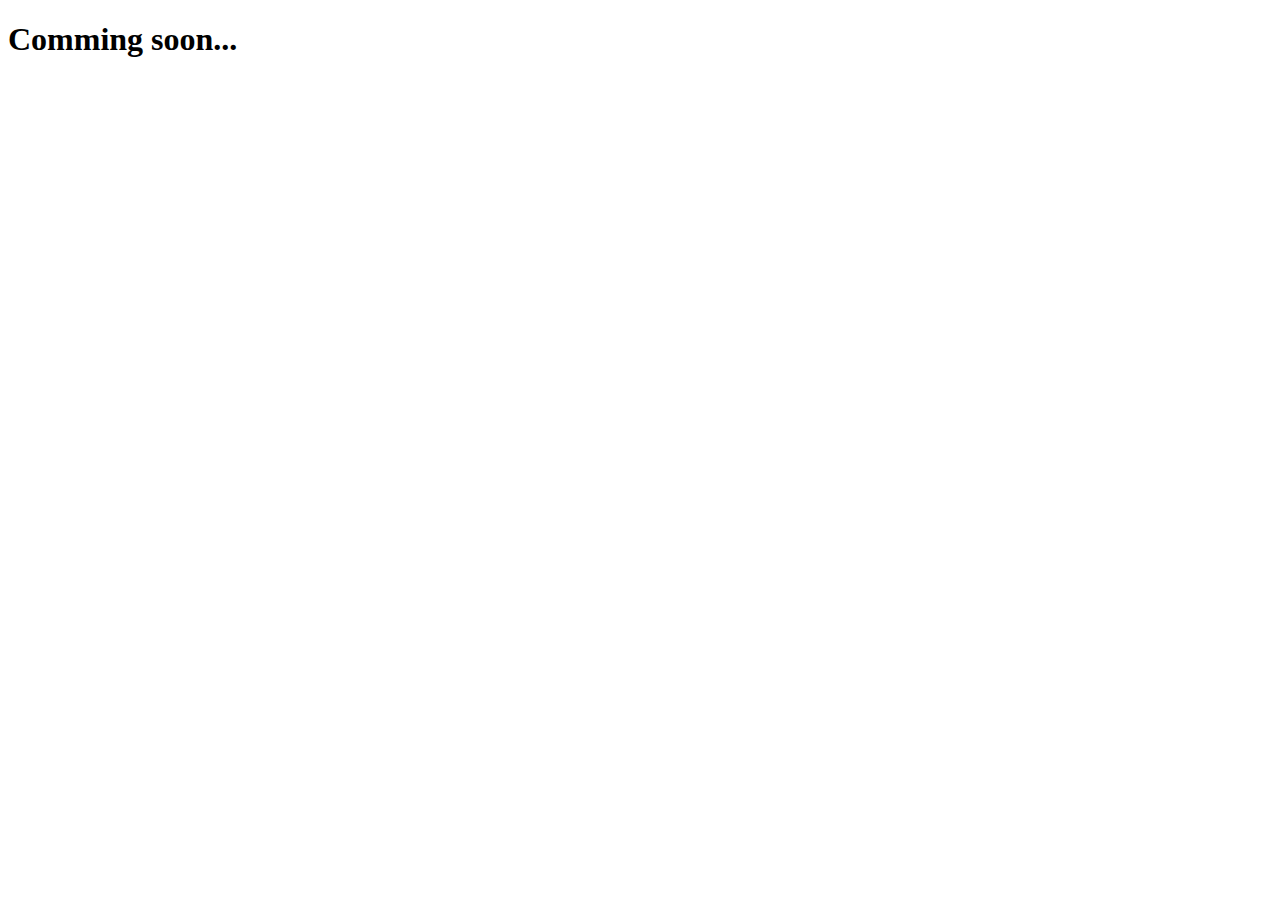
==== index.html @ 89dd61d4 "Rename maintenance.html to index.html" ====
<!DOCTYPE html>
<html  >
<head>
  <!-- Site made with Mobirise Website Builder v5.3.0, https://mobirise.com -->
  <meta charset="UTF-8">
  <meta http-equiv="X-UA-Compatible" content="IE=edge">
  <meta name="generator" content="Mobirise v5.3.0, mobirise.com">
  <meta name="viewport" content="width=device-width, initial-scale=1, minimum-scale=1">
  <link rel="shortcut icon" href="assets/images/logo-128x128.png" type="image/x-icon">
  <meta name="description" content="">
  
  
  <title>Comming soon...</title>
  <link rel="stylesheet" href="assets/tether/tether.min.css">
  <link rel="stylesheet" href="assets/bootstrap/css/bootstrap.min.css">
  <link rel="stylesheet" href="assets/bootstrap/css/bootstrap-grid.min.css">
  <link rel="stylesheet" href="assets/bootstrap/css/bootstrap-reboot.min.css">
  <link rel="stylesheet" href="assets/socicon/css/styles.css">
  <link rel="stylesheet" href="assets/theme/css/style.css">
  <link rel="preload" as="style" href="assets/mobirise/css/mbr-additional.css"><link rel="stylesheet" href="assets/mobirise/css/mbr-additional.css" type="text/css">
  
  
  
  
</head>
<body>
  
  <section class="header13 cid-syJ4WrDN26 mbr-fullscreen" id="header13-1">

    

    <div class="mbr-overlay" style="opacity: 0.2; background-color: rgb(255, 255, 255);"></div>

    <div class="align-center container">
        <div class="row justify-content-center">
            <div class="col-12 col-lg-10">
                <h1 class="mbr-section-title mbr-fonts-style mb-3 display-1"><strong>Comming soon...</strong></h1>
                
                
                
                
            </div>
        </div>
    </div>
</section>
  
  
</body>
</html>
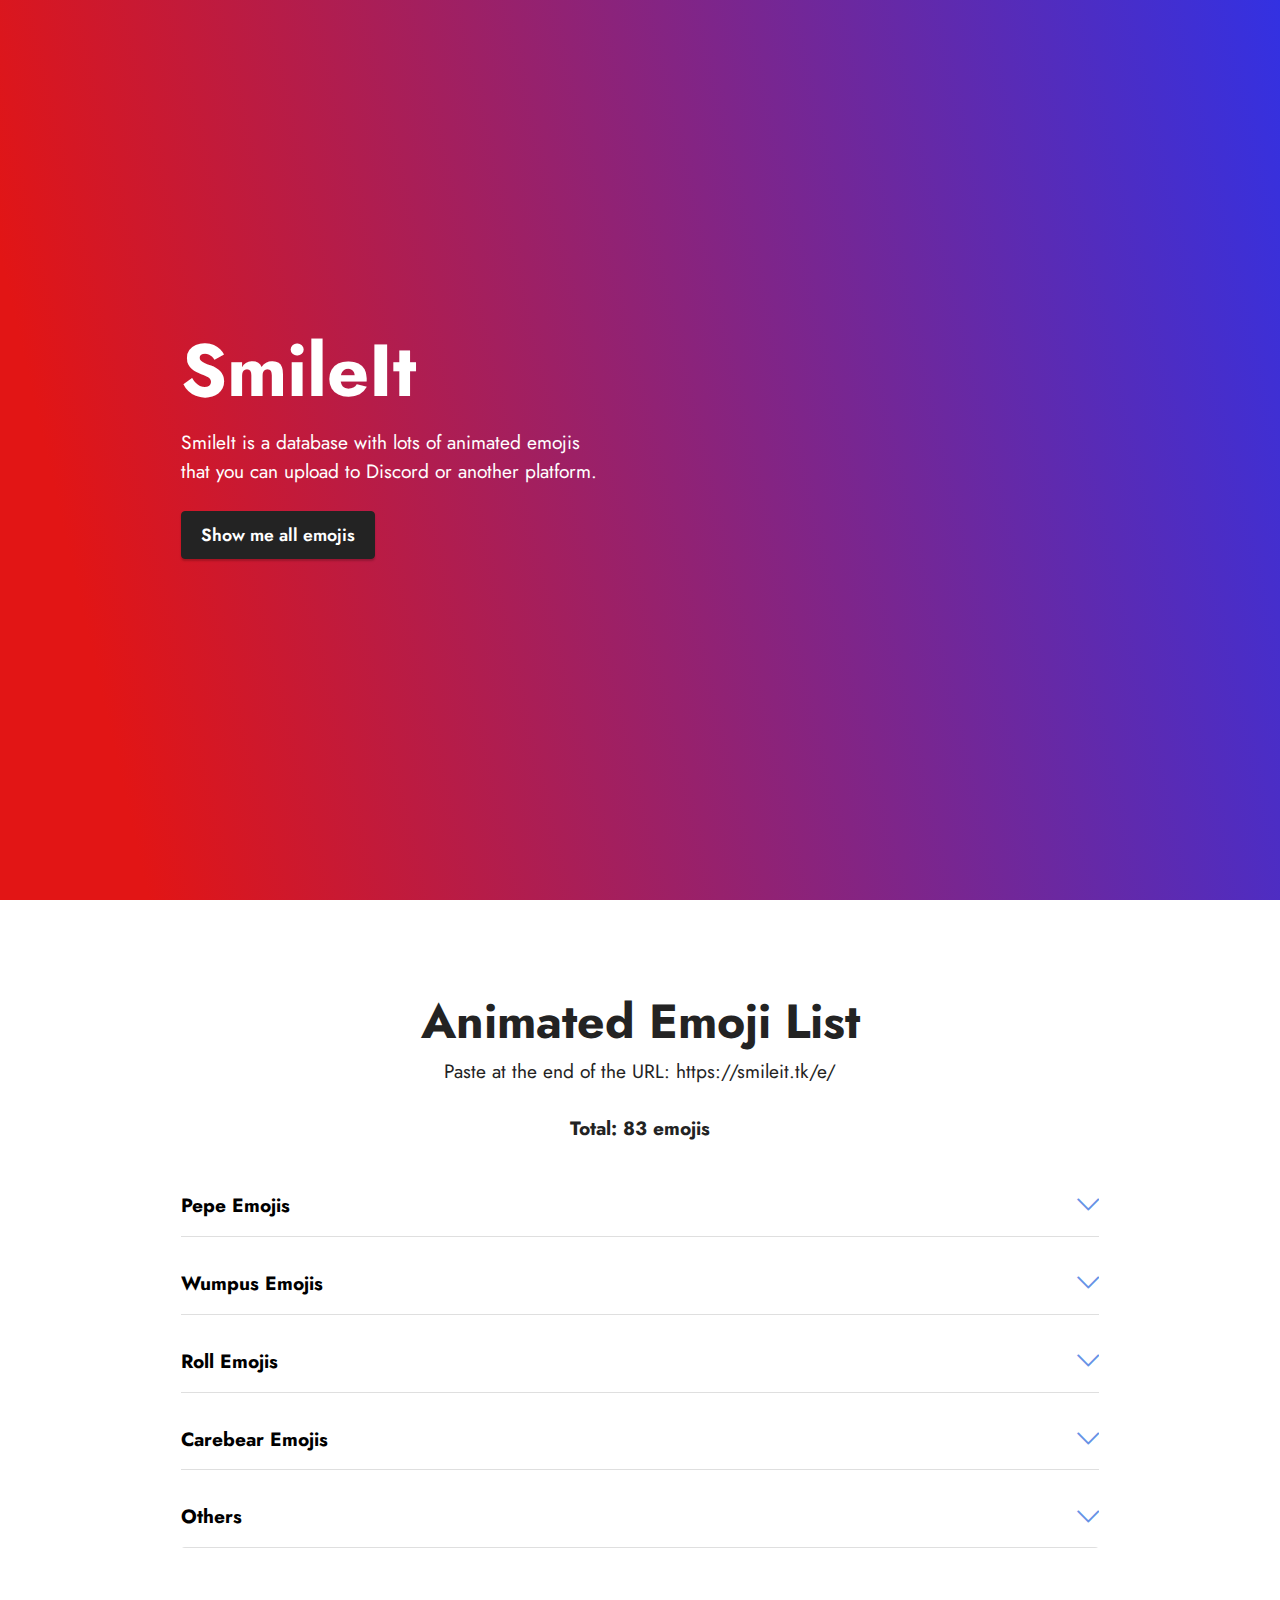
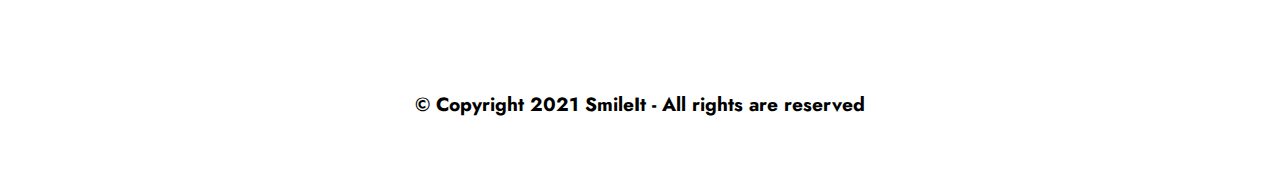
==== commit d6c51923: "Final Website" ====
--- a/index.html
+++ b/index.html
@@ -10,12 +10,13 @@
   <meta name="description" content="">
   
   
-  <title>Comming soon...</title>
+  <title>Home</title>
+  <link rel="stylesheet" href="assets/web/assets/mobirise-icons2/mobirise2.css">
+  <link rel="stylesheet" href="assets/web/assets/mobirise-icons/mobirise-icons.css">
   <link rel="stylesheet" href="assets/tether/tether.min.css">
   <link rel="stylesheet" href="assets/bootstrap/css/bootstrap.min.css">
   <link rel="stylesheet" href="assets/bootstrap/css/bootstrap-grid.min.css">
   <link rel="stylesheet" href="assets/bootstrap/css/bootstrap-reboot.min.css">
-  <link rel="stylesheet" href="assets/socicon/css/styles.css">
   <link rel="stylesheet" href="assets/theme/css/style.css">
   <link rel="preload" as="style" href="assets/mobirise/css/mbr-additional.css"><link rel="stylesheet" href="assets/mobirise/css/mbr-additional.css" type="text/css">
   
@@ -25,25 +26,127 @@
 </head>
 <body>
   
-  <section class="header13 cid-syJ4WrDN26 mbr-fullscreen" id="header13-1">
+  <section class="header18 cid-syJ3pPYtuh mbr-fullscreen" id="header18-0">
 
     
 
-    <div class="mbr-overlay" style="opacity: 0.2; background-color: rgb(255, 255, 255);"></div>
+    
 
     <div class="align-center container">
         <div class="row justify-content-center">
             <div class="col-12 col-lg-10">
-                <h1 class="mbr-section-title mbr-fonts-style mb-3 display-1"><strong>Comming soon...</strong></h1>
+                <h1 class="mbr-section-title mbr-fonts-style mbr-white mb-3 display-1"><strong>SmileIt</strong></h1>
                 
-                
-                
-                
+                <p class="mbr-text mbr-fonts-style mbr-white display-7">
+                    SmileIt is a database with lots of animated emojis <br>that you can upload to Discord or another platform.</p>
+                <div class="mbr-section-btn mt-3"><a class="btn btn-black display-4" href="index.html#content16-7">Show me all emojis</a></div>
             </div>
         </div>
     </div>
 </section>
+
+<section class="content16 cid-syN7S7WLRr" id="content16-7">
+
+    
+
+    
+    <div class="container">
+        <div class="row justify-content-center">
+            <div class="col-12 col-md-10">
+                <div class="mbr-section-head align-center mb-4">
+                    <h3 class="mbr-section-title mb-0 mbr-fonts-style display-2"><strong>Animated Emoji List</strong></h3>
+                    <h4 class="mbr-section-subtitle mb-0 mt-2 mbr-fonts-style display-7">Paste at the end of the URL: https://smileit.tk/e/<br><br><strong>Total: 83 emojis</strong></h4>
+                </div>
+                <div id="bootstrap-accordion_6" class="panel-group accordionStyles accordion" role="tablist" aria-multiselectable="true">
+                    <div class="card mb-3">
+                        <div class="card-header" role="tab" id="headingOne">
+                            <a role="button" class="panel-title collapsed" data-toggle="collapse" data-core="" href="#collapse1_6" aria-expanded="false" aria-controls="collapse1">
+                                <h6 class="panel-title-edit mbr-fonts-style mb-0 display-7"><strong>Pepe Emojis</strong>
+                                </h6>
+                                <span class="sign mbr-iconfont mbri-arrow-down"></span>
+                            </a>
+                        </div>
+                        <div id="collapse1_6" class="panel-collapse noScroll collapse" role="tabpanel" aria-labelledby="headingOne" data-parent="#bootstrap-accordion_6">
+                            <div class="panel-body">
+                                <p class="mbr-fonts-style panel-text display-4">pepeBan.gif, pepeClap.gif, pepeClapping.gif, pepeCrying.gif, pepeDance.gif, pepeDS.gif, pepeGun.gif, pepeHalloween.gif, pepeHey.gif, pepeHype.gif, pepeJam.gif, pepeJedi.gif, pepeLaugh.gif, pepeLaugh2.gif, pepeLeave.gif, pepeLmao.gif, pepeNitro.gif, pepePing.gif, pepePog.gif, pepeRee.gif, pepeRun.gif, pepeScream.gif, pepeYeahh.gif</p>
+                            </div>
+                        </div>
+                    </div>
+                    <div class="card mb-3">
+                        <div class="card-header" role="tab" id="headingOne">
+                            <a role="button" class="panel-title collapsed" data-toggle="collapse" data-core="" href="#collapse2_6" aria-expanded="false" aria-controls="collapse2">
+                                <h6 class="panel-title-edit mbr-fonts-style mb-0 display-7"><strong>Wumpus Emojis&nbsp; &nbsp; &nbsp; &nbsp; &nbsp; &nbsp; &nbsp; &nbsp; &nbsp; &nbsp; &nbsp; &nbsp; &nbsp; &nbsp; &nbsp; &nbsp; &nbsp; &nbsp; &nbsp;</strong></h6>
+                                <span class="sign mbr-iconfont mbri-arrow-down"></span>
+                            </a>
+                        </div>
+                        <div id="collapse2_6" class="panel-collapse noScroll collapse" role="tabpanel" aria-labelledby="headingOne" data-parent="#bootstrap-accordion_6">
+                            <div class="panel-body">
+                                <p class="mbr-fonts-style panel-text display-4">wumpusDance.gif, wumpusEvil.gif, wumpusHungry.gif, wumpusNo.gif, wumpusOmw.gif, wumpusScared.gif, wumpusThinking.gif, wumpusVibe.gif, wumpusWave.gif, wumpusWitch.gif</p>
+                            </div>
+                        </div>
+                    </div>
+                    <div class="card mb-3">
+                        <div class="card-header" role="tab" id="headingOne">
+                            <a role="button" class="panel-title collapsed" data-toggle="collapse" data-core="" href="#collapse3_6" aria-expanded="false" aria-controls="collapse3">
+                                <h6 class="panel-title-edit mbr-fonts-style mb-0 display-7"><strong>Roll Emojis</strong></h6>
+                                <span class="sign mbr-iconfont mbri-arrow-down"></span>
+                            </a>
+                        </div>
+                        <div id="collapse3_6" class="panel-collapse noScroll collapse" role="tabpanel" aria-labelledby="headingOne" data-parent="#bootstrap-accordion_6">
+                            <div class="panel-body">
+                                <p class="mbr-fonts-style panel-text display-4">cat_roll.gif, cow_roll.gif, hamster_roll.gif, chicken_roll.gif, memefrog_roll.gif, pastelllama_roll.gif, pikachu_roll.gif, pinkfrog_roll.gif, raccoon_roll.gif, rainbowllama_roll.gif, sushi_roll.gif</p>
+                            </div>
+                        </div>
+                    </div>
+                    <div class="card mb-3">
+                        <div class="card-header" role="tab" id="headingOne">
+                            <a role="button" class="panel-title collapsed" data-toggle="collapse" data-core="" href="#collapse4_6" aria-expanded="false" aria-controls="collapse4">
+                                <h6 class="panel-title-edit mbr-fonts-style mb-0 display-7"><strong>Carebear Emojis</strong></h6>
+                                <span class="sign mbr-iconfont mbri-arrow-down"></span>
+                            </a>
+                        </div>
+                        <div id="collapse4_6" class="panel-collapse noScroll collapse" role="tabpanel" aria-labelledby="headingOne" data-parent="#bootstrap-accordion_6">
+                            <div class="panel-body">
+                                <p class="mbr-fonts-style panel-text display-4">carebear_blue.gif,&nbsp;carebear_cyan.gif,&nbsp;carebear_green.gif,&nbsp;carebear_lilac.gif,carebear_orange.gif,&nbsp;carebear_pink.gif,&nbsp;carebear_yellow.gif,</p>
+                            </div>
+                        </div>
+                    </div>
+                    <div class="card mb-3">
+                        <div class="card-header" role="tab" id="headingOne">
+                            <a role="button" class="panel-title collapsed" data-toggle="collapse" data-core="" href="#collapse5_6" aria-expanded="false" aria-controls="collapse5">
+                                <h6 class="panel-title-edit mbr-fonts-style mb-0 display-7"><strong>Others&nbsp; &nbsp; &nbsp; &nbsp; &nbsp; &nbsp; &nbsp; &nbsp; &nbsp; &nbsp; &nbsp; &nbsp; &nbsp; &nbsp; &nbsp; &nbsp; &nbsp; &nbsp; &nbsp;</strong></h6>
+                                <span class="sign mbr-iconfont mbri-arrow-down"></span>
+                            </a>
+                        </div>
+                        <div id="collapse5_6" class="panel-collapse noScroll collapse" role="tabpanel" aria-labelledby="headingOne" data-parent="#bootstrap-accordion_6">
+                            <div class="panel-body">
+                                <p class="mbr-fonts-style panel-text display-4">banned.gif, bee_spin.gif, black_verify.gif, blue_verify.gif, green_verify.gif, peach_verify.gif, pink_verify.gif, purple_verify.gif, red_verify.gif, teal_verify.gif, tealz_verify.gif, white_verify.gif, yellow_verify.gif, cat_omg.gif, cat_pet.gif, cat_wtf.gif, discord_blob.gif, giveaway.gif, minecraft.gif, nitro.gif, offline.gif, online.gif, pain.gif, panda.gif, parrot_dance.gif, party_blob.gif, pin.gif, rickroll.gif, tick.gif, warning.gif</p>
+                            </div>
+                        </div>
+                    </div>
+                    
+                </div>
+            </div>
+        </div>
+    </div>
+</section>
+
+<section class="footer7 cid-syNfrdPSIq" once="footers" id="footer7-8">
+
+    
+
+    
+
+    <div class="container">
+        <div class="media-container-row align-center mbr-white">
+            <div class="col-12">
+                <p class="mbr-text mb-0 mbr-fonts-style display-7"><strong>
+                    © Copyright 2021 SmileIt - All rights are reserved</strong></p>
+            </div>
+        </div>
+    </div>
+</section><a href="https://mobirise.site/m" style="flex: 1 1; height: 3rem; padding-left: 1rem;"></a><p style="flex: 0 0 auto; margin:0; padding-right:1rem;"></a></p></section><script src="assets/web/assets/jquery/jquery.min.js"></script>  <script src="assets/popper/popper.min.js"></script>  <script src="assets/tether/tether.min.js"></script>  <script src="assets/bootstrap/js/bootstrap.min.js"></script>  <script src="assets/smoothscroll/smooth-scroll.js"></script>  <script src="assets/mbr-switch-arrow/mbr-switch-arrow.js"></script>  <script src="assets/theme/js/script.js"></script>  
   
   
 </body>
-</html>
+</html>--- a/assets/web/assets/mobirise-icons2/mobirise2.css
+++ b/assets/web/assets/mobirise-icons2/mobirise2.css
@@ -0,0 +1,498 @@
+@font-face {
+  font-family: 'Moririse2';
+  font-display: swap;
+  src:  url('mobirise2.eot?f2bix4');
+  src:  url('mobirise2.eot?f2bix4#iefix') format('embedded-opentype'),
+    url('mobirise2.ttf?f2bix4') format('truetype'),
+    url('mobirise2.woff?f2bix4') format('woff'),
+    url('mobirise2.svg?f2bix4#mobirise2') format('svg');
+  font-weight: normal;
+  font-style: normal;
+}
+
+[class^="mobi-"], [class*=" mobi-"] {
+  /* use !important to prevent issues with browser extensions that change fonts */
+  font-family: 'Moririse2' !important;
+  speak: none;
+  font-style: normal;
+  font-weight: normal;
+  font-variant: normal;
+  text-transform: none;
+  line-height: 1;
+
+  /* Better Font Rendering =========== */
+  -webkit-font-smoothing: antialiased;
+  -moz-osx-font-smoothing: grayscale;
+}
+
+.mobi-mbri-add-submenu:before {
+  content: "\e900";
+}
+.mobi-mbri-alert:before {
+  content: "\e901";
+}
+.mobi-mbri-align-center:before {
+  content: "\e902";
+}
+.mobi-mbri-align-justify:before {
+  content: "\e903";
+}
+.mobi-mbri-align-left:before {
+  content: "\e904";
+}
+.mobi-mbri-align-right:before {
+  content: "\e905";
+}
+.mobi-mbri-android:before {
+  content: "\e906";
+}
+.mobi-mbri-apple:before {
+  content: "\e907";
+}
+.mobi-mbri-arrow-down:before {
+  content: "\e908";
+}
+.mobi-mbri-arrow-next:before {
+  content: "\e909";
+}
+.mobi-mbri-arrow-prev:before {
+  content: "\e90a";
+}
+.mobi-mbri-arrow-up:before {
+  content: "\e90b";
+}
+.mobi-mbri-bold:before {
+  content: "\e90c";
+}
+.mobi-mbri-bookmark:before {
+  content: "\e90d";
+}
+.mobi-mbri-bootstrap:before {
+  content: "\e90e";
+}
+.mobi-mbri-briefcase:before {
+  content: "\e90f";
+}
+.mobi-mbri-browse:before {
+  content: "\e910";
+}
+.mobi-mbri-bulleted-list:before {
+  content: "\e911";
+}
+.mobi-mbri-calendar:before {
+  content: "\e912";
+}
+.mobi-mbri-camera:before {
+  content: "\e913";
+}
+.mobi-mbri-cart-add:before {
+  content: "\e914";
+}
+.mobi-mbri-cart-full:before {
+  content: "\e915";
+}
+.mobi-mbri-cash:before {
+  content: "\e916";
+}
+.mobi-mbri-change-style:before {
+  content: "\e917";
+}
+.mobi-mbri-chat:before {
+  content: "\e918";
+}
+.mobi-mbri-clock:before {
+  content: "\e919";
+}
+.mobi-mbri-close:before {
+  content: "\e91a";
+}
+.mobi-mbri-cloud:before {
+  content: "\e91b";
+}
+.mobi-mbri-code:before {
+  content: "\e91c";
+}
+.mobi-mbri-contact-form:before {
+  content: "\e91d";
+}
+.mobi-mbri-credit-card:before {
+  content: "\e91e";
+}
+.mobi-mbri-cursor-click:before {
+  content: "\e91f";
+}
+.mobi-mbri-cust-feedback:before {
+  content: "\e920";
+}
+.mobi-mbri-database:before {
+  content: "\e921";
+}
+.mobi-mbri-delivery:before {
+  content: "\e922";
+}
+.mobi-mbri-desktop:before {
+  content: "\e923";
+}
+.mobi-mbri-devices:before {
+  content: "\e924";
+}
+.mobi-mbri-down:before {
+  content: "\e925";
+}
+.mobi-mbri-download-2:before {
+  content: "\e926";
+}
+.mobi-mbri-download:before {
+  content: "\e927";
+}
+.mobi-mbri-drag-n-drop-2:before {
+  content: "\e928";
+}
+.mobi-mbri-drag-n-drop:before {
+  content: "\e929";
+}
+.mobi-mbri-edit-2:before {
+  content: "\e92a";
+}
+.mobi-mbri-edit:before {
+  content: "\e92b";
+}
+.mobi-mbri-error:before {
+  content: "\e92c";
+}
+.mobi-mbri-extension:before {
+  content: "\e92d";
+}
+.mobi-mbri-features:before {
+  content: "\e92e";
+}
+.mobi-mbri-file:before {
+  content: "\e92f";
+}
+.mobi-mbri-flag:before {
+  content: "\e930";
+}
+.mobi-mbri-folder:before {
+  content: "\e931";
+}
+.mobi-mbri-gift:before {
+  content: "\e932";
+}
+.mobi-mbri-github:before {
+  content: "\e933";
+}
+.mobi-mbri-globe-2:before {
+  content: "\e934";
+}
+.mobi-mbri-globe:before {
+  content: "\e935";
+}
+.mobi-mbri-growing-chart:before {
+  content: "\e936";
+}
+.mobi-mbri-hearth:before {
+  content: "\e937";
+}
+.mobi-mbri-help:before {
+  content: "\e938";
+}
+.mobi-mbri-home:before {
+  content: "\e939";
+}
+.mobi-mbri-hot-cup:before {
+  content: "\e93a";
+}
+.mobi-mbri-idea:before {
+  content: "\e93b";
+}
+.mobi-mbri-image-gallery:before {
+  content: "\e93c";
+}
+.mobi-mbri-image-slider:before {
+  content: "\e93d";
+}
+.mobi-mbri-info:before {
+  content: "\e93e";
+}
+.mobi-mbri-italic:before {
+  content: "\e93f";
+}
+.mobi-mbri-key:before {
+  content: "\e940";
+}
+.mobi-mbri-laptop:before {
+  content: "\e941";
+}
+.mobi-mbri-layers:before {
+  content: "\e942";
+}
+.mobi-mbri-left-right:before {
+  content: "\e943";
+}
+.mobi-mbri-left:before {
+  content: "\e944";
+}
+.mobi-mbri-letter:before {
+  content: "\e945";
+}
+.mobi-mbri-like:before {
+  content: "\e946";
+}
+.mobi-mbri-link:before {
+  content: "\e947";
+}
+.mobi-mbri-lock:before {
+  content: "\e948";
+}
+.mobi-mbri-login:before {
+  content: "\e949";
+}
+.mobi-mbri-logout:before {
+  content: "\e94a";
+}
+.mobi-mbri-magic-stick:before {
+  content: "\e94b";
+}
+.mobi-mbri-map-pin:before {
+  content: "\e94c";
+}
+.mobi-mbri-menu:before {
+  content: "\e94d";
+}
+.mobi-mbri-mobile-2:before {
+  content: "\e94e";
+}
+.mobi-mbri-mobile-horizontal:before {
+  content: "\e94f";
+}
+.mobi-mbri-mobile:before {
+  content: "\e950";
+}
+.mobi-mbri-mobirise:before {
+  content: "\e951";
+}
+.mobi-mbri-more-horizontal:before {
+  content: "\e952";
+}
+.mobi-mbri-more-vertical:before {
+  content: "\e953";
+}
+.mobi-mbri-music:before {
+  content: "\e954";
+}
+.mobi-mbri-new-file:before {
+  content: "\e955";
+}
+.mobi-mbri-numbered-list:before {
+  content: "\e956";
+}
+.mobi-mbri-opened-folder:before {
+  content: "\e957";
+}
+.mobi-mbri-pages:before {
+  content: "\e958";
+}
+.mobi-mbri-paper-plane:before {
+  content: "\e959";
+}
+.mobi-mbri-paperclip:before {
+  content: "\e95a";
+}
+.mobi-mbri-phone:before {
+  content: "\e95b";
+}
+.mobi-mbri-photo:before {
+  content: "\e95c";
+}
+.mobi-mbri-photos:before {
+  content: "\e95d";
+}
+.mobi-mbri-pin:before {
+  content: "\e95e";
+}
+.mobi-mbri-play:before {
+  content: "\e95f";
+}
+.mobi-mbri-plus:before {
+  content: "\e960";
+}
+.mobi-mbri-preview:before {
+  content: "\e961";
+}
+.mobi-mbri-print:before {
+  content: "\e962";
+}
+.mobi-mbri-protect:before {
+  content: "\e963";
+}
+.mobi-mbri-question:before {
+  content: "\e964";
+}
+.mobi-mbri-quote-left:before {
+  content: "\e965";
+}
+.mobi-mbri-quote-right:before {
+  content: "\e966";
+}
+.mobi-mbri-redo:before {
+  content: "\e967";
+}
+.mobi-mbri-refresh:before {
+  content: "\e968";
+}
+.mobi-mbri-responsive-2:before {
+  content: "\e969";
+}
+.mobi-mbri-responsive:before {
+  content: "\e96a";
+}
+.mobi-mbri-right:before {
+  content: "\e96b";
+}
+.mobi-mbri-rocket:before {
+  content: "\e96c";
+}
+.mobi-mbri-sad-face:before {
+  content: "\e96d";
+}
+.mobi-mbri-sale:before {
+  content: "\e96e";
+}
+.mobi-mbri-save:before {
+  content: "\e96f";
+}
+.mobi-mbri-search:before {
+  content: "\e970";
+}
+.mobi-mbri-setting-2:before {
+  content: "\e971";
+}
+.mobi-mbri-setting-3:before {
+  content: "\e972";
+}
+.mobi-mbri-setting:before {
+  content: "\e973";
+}
+.mobi-mbri-share:before {
+  content: "\e974";
+}
+.mobi-mbri-shopping-bag:before {
+  content: "\e975";
+}
+.mobi-mbri-shopping-basket:before {
+  content: "\e976";
+}
+.mobi-mbri-shopping-cart:before {
+  content: "\e977";
+}
+.mobi-mbri-sites:before {
+  content: "\e978";
+}
+.mobi-mbri-smile-face:before {
+  content: "\e979";
+}
+.mobi-mbri-speed:before {
+  content: "\e97a";
+}
+.mobi-mbri-star:before {
+  content: "\e97b";
+}
+.mobi-mbri-success:before {
+  content: "\e97c";
+}
+.mobi-mbri-sun:before {
+  content: "\e97d";
+}
+.mobi-mbri-sun2:before {
+  content: "\e97e";
+}
+.mobi-mbri-tablet-vertical:before {
+  content: "\e97f";
+}
+.mobi-mbri-tablet:before {
+  content: "\e980";
+}
+.mobi-mbri-target:before {
+  content: "\e981";
+}
+.mobi-mbri-timer:before {
+  content: "\e982";
+}
+.mobi-mbri-to-ftp:before {
+  content: "\e983";
+}
+.mobi-mbri-to-local-drive:before {
+  content: "\e984";
+}
+.mobi-mbri-touch-swipe:before {
+  content: "\e985";
+}
+.mobi-mbri-touch:before {
+  content: "\e986";
+}
+.mobi-mbri-trash:before {
+  content: "\e987";
+}
+.mobi-mbri-underline:before {
+  content: "\e988";
+}
+.mobi-mbri-undo:before {
+  content: "\e989";
+}
+.mobi-mbri-unlink:before {
+  content: "\e98a";
+}
+.mobi-mbri-unlock:before {
+  content: "\e98b";
+}
+.mobi-mbri-up-down:before {
+  content: "\e98c";
+}
+.mobi-mbri-up:before {
+  content: "\e98d";
+}
+.mobi-mbri-update:before {
+  content: "\e98e";
+}
+.mobi-mbri-upload-2:before {
+  content: "\e98f";
+}
+.mobi-mbri-upload:before {
+  content: "\e990";
+}
+.mobi-mbri-user-2:before {
+  content: "\e991";
+}
+.mobi-mbri-user:before {
+  content: "\e992";
+}
+.mobi-mbri-users:before {
+  content: "\e993";
+}
+.mobi-mbri-video-play:before {
+  content: "\e994";
+}
+.mobi-mbri-video:before {
+  content: "\e995";
+}
+.mobi-mbri-watch:before {
+  content: "\e996";
+}
+.mobi-mbri-website-theme-2:before {
+  content: "\e997";
+}
+.mobi-mbri-website-theme:before {
+  content: "\e998";
+}
+.mobi-mbri-wifi:before {
+  content: "\e999";
+}
+.mobi-mbri-windows:before {
+  content: "\e99a";
+}
+.mobi-mbri-zoom-in:before {
+  content: "\e99b";
+}
+.mobi-mbri-zoom-out:before {
+  content: "\e99c";
+}
--- a/assets/web/assets/mobirise-icons/mobirise-icons.css
+++ b/assets/web/assets/mobirise-icons/mobirise-icons.css
@@ -0,0 +1,477 @@
+@font-face {
+  font-family: 'MobiriseIcons';
+  src:  url('mobirise-icons.eot?spat4u');
+  src:  url('mobirise-icons.eot?spat4u#iefix') format('embedded-opentype'),
+    url('mobirise-icons.ttf?spat4u') format('truetype'),
+    url('mobirise-icons.woff?spat4u') format('woff'),
+    url('mobirise-icons.svg?spat4u#MobiriseIcons') format('svg');
+  font-weight: normal;
+  font-style: normal;
+  font-display: swap;
+}
+
+[class^="mbri-"], [class*=" mbri-"] {
+  /* use !important to prevent issues with browser extensions that change fonts */
+  font-family: MobiriseIcons !important;
+  speak: none;
+  font-style: normal;
+  font-weight: normal;
+  font-variant: normal;
+  text-transform: none;
+  line-height: 1;
+
+  /* Better Font Rendering =========== */
+  -webkit-font-smoothing: antialiased;
+  -moz-osx-font-smoothing: grayscale;
+}
+
+.mbri-add-submenu:before {
+  content: "\e900";
+}
+.mbri-alert:before {
+  content: "\e901";
+}
+.mbri-align-center:before {
+  content: "\e902";
+}
+.mbri-align-justify:before {
+  content: "\e903";
+}
+.mbri-align-left:before {
+  content: "\e904";
+}
+.mbri-align-right:before {
+  content: "\e905";
+}
+.mbri-android:before {
+  content: "\e906";
+}
+.mbri-apple:before {
+  content: "\e907";
+}
+.mbri-arrow-down:before {
+  content: "\e908";
+}
+.mbri-arrow-next:before {
+  content: "\e909";
+}
+.mbri-arrow-prev:before {
+  content: "\e90a";
+}
+.mbri-arrow-up:before {
+  content: "\e90b";
+}
+.mbri-bold:before {
+  content: "\e90c";
+}
+.mbri-bookmark:before {
+  content: "\e90d";
+}
+.mbri-bootstrap:before {
+  content: "\e90e";
+}
+.mbri-briefcase:before {
+  content: "\e90f";
+}
+.mbri-browse:before {
+  content: "\e910";
+}
+.mbri-bulleted-list:before {
+  content: "\e911";
+}
+.mbri-calendar:before {
+  content: "\e912";
+}
+.mbri-camera:before {
+  content: "\e913";
+}
+.mbri-cart-add:before {
+  content: "\e914";
+}
+.mbri-cart-full:before {
+  content: "\e915";
+}
+.mbri-cash:before {
+  content: "\e916";
+}
+.mbri-change-style:before {
+  content: "\e917";
+}
+.mbri-chat:before {
+  content: "\e918";
+}
+.mbri-clock:before {
+  content: "\e919";
+}
+.mbri-close:before {
+  content: "\e91a";
+}
+.mbri-cloud:before {
+  content: "\e91b";
+}
+.mbri-code:before {
+  content: "\e91c";
+}
+.mbri-contact-form:before {
+  content: "\e91d";
+}
+.mbri-credit-card:before {
+  content: "\e91e";
+}
+.mbri-cursor-click:before {
+  content: "\e91f";
+}
+.mbri-cust-feedback:before {
+  content: "\e920";
+}
+.mbri-database:before {
+  content: "\e921";
+}
+.mbri-delivery:before {
+  content: "\e922";
+}
+.mbri-desktop:before {
+  content: "\e923";
+}
+.mbri-devices:before {
+  content: "\e924";
+}
+.mbri-down:before {
+  content: "\e925";
+}
+.mbri-download:before {
+  content: "\e989";
+}
+.mbri-drag-n-drop:before {
+  content: "\e927";
+}
+.mbri-drag-n-drop2:before {
+  content: "\e928";
+}
+.mbri-edit:before {
+  content: "\e929";
+}
+.mbri-edit2:before {
+  content: "\e92a";
+}
+.mbri-error:before {
+  content: "\e92b";
+}
+.mbri-extension:before {
+  content: "\e92c";
+}
+.mbri-features:before {
+  content: "\e92d";
+}
+.mbri-file:before {
+  content: "\e92e";
+}
+.mbri-flag:before {
+  content: "\e92f";
+}
+.mbri-folder:before {
+  content: "\e930";
+}
+.mbri-gift:before {
+  content: "\e931";
+}
+.mbri-github:before {
+  content: "\e932";
+}
+.mbri-globe:before {
+  content: "\e933";
+}
+.mbri-globe-2:before {
+  content: "\e934";
+}
+.mbri-growing-chart:before {
+  content: "\e935";
+}
+.mbri-hearth:before {
+  content: "\e936";
+}
+.mbri-help:before {
+  content: "\e937";
+}
+.mbri-home:before {
+  content: "\e938";
+}
+.mbri-hot-cup:before {
+  content: "\e939";
+}
+.mbri-idea:before {
+  content: "\e93a";
+}
+.mbri-image-gallery:before {
+  content: "\e93b";
+}
+.mbri-image-slider:before {
+  content: "\e93c";
+}
+.mbri-info:before {
+  content: "\e93d";
+}
+.mbri-italic:before {
+  content: "\e93e";
+}
+.mbri-key:before {
+  content: "\e93f";
+}
+.mbri-laptop:before {
+  content: "\e940";
+}
+.mbri-layers:before {
+  content: "\e941";
+}
+.mbri-left-right:before {
+  content: "\e942";
+}
+.mbri-left:before {
+  content: "\e943";
+}
+.mbri-letter:before {
+  content: "\e944";
+}
+.mbri-like:before {
+  content: "\e945";
+}
+.mbri-link:before {
+  content: "\e946";
+}
+.mbri-lock:before {
+  content: "\e947";
+}
+.mbri-login:before {
+  content: "\e948";
+}
+.mbri-logout:before {
+  content: "\e949";
+}
+.mbri-magic-stick:before {
+  content: "\e94a";
+}
+.mbri-map-pin:before {
+  content: "\e94b";
+}
+.mbri-menu:before {
+  content: "\e94c";
+}
+.mbri-mobile:before {
+  content: "\e94d";
+}
+.mbri-mobile2:before {
+  content: "\e94e";
+}
+.mbri-mobirise:before {
+  content: "\e94f";
+}
+.mbri-more-horizontal:before {
+  content: "\e950";
+}
+.mbri-more-vertical:before {
+  content: "\e951";
+}
+.mbri-music:before {
+  content: "\e952";
+}
+.mbri-new-file:before {
+  content: "\e953";
+}
+.mbri-numbered-list:before {
+  content: "\e954";
+}
+.mbri-opened-folder:before {
+  content: "\e955";
+}
+.mbri-pages:before {
+  content: "\e956";
+}
+.mbri-paper-plane:before {
+  content: "\e957";
+}
+.mbri-paperclip:before {
+  content: "\e958";
+}
+.mbri-photo:before {
+  content: "\e959";
+}
+.mbri-photos:before {
+  content: "\e95a";
+}
+.mbri-pin:before {
+  content: "\e95b";
+}
+.mbri-play:before {
+  content: "\e95c";
+}
+.mbri-plus:before {
+  content: "\e95d";
+}
+.mbri-preview:before {
+  content: "\e95e";
+}
+.mbri-print:before {
+  content: "\e95f";
+}
+.mbri-protect:before {
+  content: "\e960";
+}
+.mbri-question:before {
+  content: "\e961";
+}
+.mbri-quote-left:before {
+  content: "\e962";
+}
+.mbri-quote-right:before {
+  content: "\e963";
+}
+.mbri-refresh:before {
+  content: "\e964";
+}
+.mbri-responsive:before {
+  content: "\e965";
+}
+.mbri-right:before {
+  content: "\e966";
+}
+.mbri-rocket:before {
+  content: "\e967";
+}
+.mbri-sad-face:before {
+  content: "\e968";
+}
+.mbri-sale:before {
+  content: "\e969";
+}
+.mbri-save:before {
+  content: "\e96a";
+}
+.mbri-search:before {
+  content: "\e96b";
+}
+.mbri-setting:before {
+  content: "\e96c";
+}
+.mbri-setting2:before {
+  content: "\e96d";
+}
+.mbri-setting3:before {
+  content: "\e96e";
+}
+.mbri-share:before {
+  content: "\e96f";
+}
+.mbri-shopping-bag:before {
+  content: "\e970";
+}
+.mbri-shopping-basket:before {
+  content: "\e971";
+}
+.mbri-shopping-cart:before {
+  content: "\e972";
+}
+.mbri-sites:before {
+  content: "\e973";
+}
+.mbri-smile-face:before {
+  content: "\e974";
+}
+.mbri-speed:before {
+  content: "\e975";
+}
+.mbri-star:before {
+  content: "\e976";
+}
+.mbri-success:before {
+  content: "\e977";
+}
+.mbri-sun:before {
+  content: "\e978";
+}
+.mbri-sun2:before {
+  content: "\e979";
+}
+.mbri-tablet:before {
+  content: "\e97a";
+}
+.mbri-tablet-vertical:before {
+  content: "\e97b";
+}
+.mbri-target:before {
+  content: "\e97c";
+}
+.mbri-timer:before {
+  content: "\e97d";
+}
+.mbri-to-ftp:before {
+  content: "\e97e";
+}
+.mbri-to-local-drive:before {
+  content: "\e97f";
+}
+.mbri-touch-swipe:before {
+  content: "\e980";
+}
+.mbri-touch:before {
+  content: "\e981";
+}
+.mbri-trash:before {
+  content: "\e982";
+}
+.mbri-underline:before {
+  content: "\e983";
+}
+.mbri-unlink:before {
+  content: "\e984";
+}
+.mbri-unlock:before {
+  content: "\e985";
+}
+.mbri-up-down:before {
+  content: "\e986";
+}
+.mbri-up:before {
+  content: "\e987";
+}
+.mbri-update:before {
+  content: "\e988";
+}
+.mbri-upload:before {
+ content: "\e926"; 
+}
+.mbri-user:before {
+  content: "\e98a";
+}
+.mbri-user2:before {
+  content: "\e98b";
+}
+.mbri-users:before {
+  content: "\e98c";
+}
+.mbri-video:before {
+  content: "\e98d";
+}
+.mbri-video-play:before {
+  content: "\e98e";
+}
+.mbri-watch:before {
+  content: "\e98f";
+}
+.mbri-website-theme:before {
+  content: "\e990";
+}
+.mbri-wifi:before {
+  content: "\e991";
+}
+.mbri-windows:before {
+  content: "\e992";
+}
+.mbri-zoom-out:before {
+  content: "\e993";
+}
+.mbri-redo:before {
+  content: "\e994";
+}
+.mbri-undo:before {
+  content: "\e995";
+}
--- a/assets/theme/css/style.css
+++ b/assets/theme/css/style.css
@@ -0,0 +1,925 @@
+@charset "UTF-8";
+section {
+  background-color: #ffffff;
+}
+
+body {
+  font-style: normal;
+  line-height: 1.5;
+  font-weight: 400;
+  color: #232323;
+  position: relative;
+}
+
+section,
+.container,
+.container-fluid {
+  position: relative;
+  word-wrap: break-word;
+}
+
+a.mbr-iconfont:hover {
+  text-decoration: none;
+}
+
+.article .lead p,
+.article .lead ul,
+.article .lead ol,
+.article .lead pre,
+.article .lead blockquote {
+  margin-bottom: 0;
+}
+
+a {
+  font-style: normal;
+  font-weight: 400;
+  cursor: pointer;
+}
+a, a:hover {
+  text-decoration: none;
+}
+
+.mbr-section-title {
+  font-style: normal;
+  line-height: 1.3;
+}
+
+.mbr-section-subtitle {
+  line-height: 1.3;
+}
+
+.mbr-text {
+  font-style: normal;
+  line-height: 1.7;
+}
+
+h1,
+h2,
+h3,
+h4,
+h5,
+h6,
+.display-1,
+.display-2,
+.display-4,
+.display-5,
+.display-7,
+span,
+p,
+a {
+  line-height: 1;
+  word-break: break-word;
+  word-wrap: break-word;
+  font-weight: 400;
+}
+
+b,
+strong {
+  font-weight: bold;
+}
+
+input:-webkit-autofill, input:-webkit-autofill:hover, input:-webkit-autofill:focus, input:-webkit-autofill:active {
+  transition-delay: 9999s;
+  -webkit-transition-property: background-color, color;
+  transition-property: background-color, color;
+}
+
+textarea[type=hidden] {
+  display: none;
+}
+
+section {
+  background-position: 50% 50%;
+  background-repeat: no-repeat;
+  background-size: cover;
+}
+section .mbr-background-video,
+section .mbr-background-video-preview {
+  position: absolute;
+  bottom: 0;
+  left: 0;
+  right: 0;
+  top: 0;
+}
+
+.hidden {
+  visibility: hidden;
+}
+
+.mbr-z-index20 {
+  z-index: 20;
+}
+
+/*! Base colors */
+.mbr-white {
+  color: #ffffff;
+}
+
+.mbr-black {
+  color: #111111;
+}
+
+.mbr-bg-white {
+  background-color: #ffffff;
+}
+
+.mbr-bg-black {
+  background-color: #000000;
+}
+
+/*! Text-aligns */
+.align-left {
+  text-align: left;
+}
+
+.align-center {
+  text-align: center;
+}
+
+.align-right {
+  text-align: right;
+}
+
+/*! Font-weight  */
+.mbr-light {
+  font-weight: 300;
+}
+
+.mbr-regular {
+  font-weight: 400;
+}
+
+.mbr-semibold {
+  font-weight: 500;
+}
+
+.mbr-bold {
+  font-weight: 700;
+}
+
+/*! Media  */
+.media-content {
+  flex-basis: 100%;
+}
+
+.media-container-row {
+  display: flex;
+  flex-direction: row;
+  flex-wrap: wrap;
+  justify-content: center;
+  align-content: center;
+  align-items: start;
+}
+.media-container-row .media-size-item {
+  width: 400px;
+}
+
+.media-container-column {
+  display: flex;
+  flex-direction: column;
+  flex-wrap: wrap;
+  justify-content: center;
+  align-content: center;
+  align-items: stretch;
+}
+.media-container-column > * {
+  width: 100%;
+}
+
+@media (min-width: 992px) {
+  .media-container-row {
+    flex-wrap: nowrap;
+  }
+}
+figure {
+  margin-bottom: 0;
+  overflow: hidden;
+}
+
+figure[mbr-media-size] {
+  transition: width 0.1s;
+}
+
+img,
+iframe {
+  display: block;
+  width: 100%;
+}
+
+.card {
+  background-color: transparent;
+  border: none;
+}
+
+.card-box {
+  width: 100%;
+}
+
+.card-img {
+  text-align: center;
+  flex-shrink: 0;
+  -webkit-flex-shrink: 0;
+}
+
+.media {
+  max-width: 100%;
+  margin: 0 auto;
+}
+
+.mbr-figure {
+  align-self: center;
+}
+
+.media-container > div {
+  max-width: 100%;
+}
+
+.mbr-figure img,
+.card-img img {
+  width: 100%;
+}
+
+@media (max-width: 991px) {
+  .media-size-item {
+    width: auto !important;
+  }
+
+  .media {
+    width: auto;
+  }
+
+  .mbr-figure {
+    width: 100% !important;
+  }
+}
+/*! Buttons */
+.mbr-section-btn {
+  margin-left: -0.6rem;
+  margin-right: -0.6rem;
+  font-size: 0;
+}
+
+.btn {
+  font-weight: 600;
+  border-width: 1px;
+  font-style: normal;
+  margin: 0.6rem 0.6rem;
+  white-space: normal;
+  transition: all 0.2s ease-in-out;
+  display: inline-flex;
+  align-items: center;
+  justify-content: center;
+  word-break: break-word;
+}
+
+.btn-sm {
+  font-weight: 600;
+  letter-spacing: 0px;
+  transition: all 0.3s ease-in-out;
+}
+
+.btn-md {
+  font-weight: 600;
+  letter-spacing: 0px;
+  transition: all 0.3s ease-in-out;
+}
+
+.btn-lg {
+  font-weight: 600;
+  letter-spacing: 0px;
+  transition: all 0.3s ease-in-out;
+}
+
+.btn-form {
+  margin: 0;
+}
+.btn-form:hover {
+  cursor: pointer;
+}
+
+nav .mbr-section-btn {
+  margin-left: 0rem;
+  margin-right: 0rem;
+}
+
+/*! Btn icon margin */
+.btn .mbr-iconfont,
+.btn.btn-sm .mbr-iconfont {
+  order: 1;
+  cursor: pointer;
+  margin-left: 0.5rem;
+  vertical-align: sub;
+}
+
+.btn.btn-md .mbr-iconfont,
+.btn.btn-md .mbr-iconfont {
+  margin-left: 0.8rem;
+}
+
+.mbr-regular {
+  font-weight: 400;
+}
+
+.mbr-semibold {
+  font-weight: 500;
+}
+
+.mbr-bold {
+  font-weight: 700;
+}
+
+[type=submit] {
+  -webkit-appearance: none;
+}
+
+/*! Full-screen */
+.mbr-fullscreen .mbr-overlay {
+  min-height: 100vh;
+}
+
+.mbr-fullscreen {
+  display: flex;
+  display: -moz-flex;
+  display: -ms-flex;
+  display: -o-flex;
+  align-items: center;
+  min-height: 100vh;
+  padding-top: 3rem;
+  padding-bottom: 3rem;
+}
+
+/*! Map */
+.map {
+  height: 25rem;
+  position: relative;
+}
+.map iframe {
+  width: 100%;
+  height: 100%;
+}
+
+/*! Scroll to top arrow */
+.mbr-arrow-up {
+  bottom: 25px;
+  right: 90px;
+  position: fixed;
+  text-align: right;
+  z-index: 5000;
+  color: #ffffff;
+  font-size: 22px;
+}
+
+.mbr-arrow-up a {
+  background: rgba(0, 0, 0, 0.2);
+  border-radius: 50%;
+  color: #fff;
+  display: inline-block;
+  height: 60px;
+  width: 60px;
+  border: 2px solid #fff;
+  outline-style: none !important;
+  position: relative;
+  text-decoration: none;
+  transition: all 0.3s ease-in-out;
+  cursor: pointer;
+  text-align: center;
+}
+.mbr-arrow-up a:hover {
+  background-color: rgba(0, 0, 0, 0.4);
+}
+.mbr-arrow-up a i {
+  line-height: 60px;
+}
+
+.mbr-arrow-up-icon {
+  display: block;
+  color: #fff;
+}
+
+.mbr-arrow-up-icon::before {
+  content: "›";
+  display: inline-block;
+  font-family: serif;
+  font-size: 22px;
+  line-height: 1;
+  font-style: normal;
+  position: relative;
+  top: 6px;
+  left: -4px;
+  transform: rotate(-90deg);
+}
+
+/*! Arrow Down */
+.mbr-arrow {
+  position: absolute;
+  bottom: 45px;
+  left: 50%;
+  width: 60px;
+  height: 60px;
+  cursor: pointer;
+  background-color: rgba(80, 80, 80, 0.5);
+  border-radius: 50%;
+  transform: translateX(-50%);
+}
+@media (max-width: 767px) {
+  .mbr-arrow {
+    display: none;
+  }
+}
+.mbr-arrow > a {
+  display: inline-block;
+  text-decoration: none;
+  outline-style: none;
+  -webkit-animation: arrowdown 1.7s ease-in-out infinite;
+          animation: arrowdown 1.7s ease-in-out infinite;
+  color: #ffffff;
+}
+.mbr-arrow > a > i {
+  position: absolute;
+  top: -2px;
+  left: 15px;
+  font-size: 2rem;
+}
+
+#scrollToTop a i::before {
+  content: "";
+  position: absolute;
+  display: block;
+  border-bottom: 2.5px solid #fff;
+  border-left: 2.5px solid #fff;
+  width: 27.8%;
+  height: 27.8%;
+  left: 50%;
+  top: 51%;
+  transform: translateY(-30%) translateX(-50%) rotate(135deg);
+}
+
+@keyframes arrowdown {
+  0% {
+    transform: translateY(0px);
+  }
+  50% {
+    transform: translateY(-5px);
+  }
+  100% {
+    transform: translateY(0px);
+  }
+}
+@-webkit-keyframes arrowdown {
+  0% {
+    transform: translateY(0px);
+  }
+  50% {
+    transform: translateY(-5px);
+  }
+  100% {
+    transform: translateY(0px);
+  }
+}
+@media (max-width: 500px) {
+  .mbr-arrow-up {
+    left: 0;
+    right: 0;
+    text-align: center;
+  }
+}
+/*Gradients animation*/
+@keyframes gradient-animation {
+  from {
+    background-position: 0% 100%;
+    -webkit-animation-timing-function: ease-in-out;
+            animation-timing-function: ease-in-out;
+  }
+  to {
+    background-position: 100% 0%;
+    -webkit-animation-timing-function: ease-in-out;
+            animation-timing-function: ease-in-out;
+  }
+}
+@-webkit-keyframes gradient-animation {
+  from {
+    background-position: 0% 100%;
+    -webkit-animation-timing-function: ease-in-out;
+            animation-timing-function: ease-in-out;
+  }
+  to {
+    background-position: 100% 0%;
+    -webkit-animation-timing-function: ease-in-out;
+            animation-timing-function: ease-in-out;
+  }
+}
+.bg-gradient {
+  background-size: 200% 200%;
+  animation: gradient-animation 5s infinite alternate;
+  -webkit-animation: gradient-animation 5s infinite alternate;
+}
+
+.menu .navbar-brand {
+  display: -webkit-flex;
+}
+.menu .navbar-brand span {
+  display: flex;
+  display: -webkit-flex;
+}
+.menu .navbar-brand .navbar-caption-wrap {
+  display: -webkit-flex;
+}
+.menu .navbar-brand .navbar-logo img {
+  display: -webkit-flex;
+  width: auto;
+}
+@media (min-width: 768px) and (max-width: 991px) {
+  .menu .navbar-toggleable-sm .navbar-nav {
+    display: -ms-flexbox;
+  }
+}
+@media (max-width: 991px) {
+  .menu .navbar-collapse {
+    max-height: 93.5vh;
+  }
+  .menu .navbar-collapse.show {
+    overflow: auto;
+  }
+}
+@media (min-width: 992px) {
+  .menu .navbar-nav.nav-dropdown {
+    display: -webkit-flex;
+  }
+  .menu .navbar-toggleable-sm .navbar-collapse {
+    display: -webkit-flex !important;
+  }
+  .menu .collapsed .navbar-collapse {
+    max-height: 93.5vh;
+  }
+  .menu .collapsed .navbar-collapse.show {
+    overflow: auto;
+  }
+}
+@media (max-width: 767px) {
+  .menu .navbar-collapse {
+    max-height: 80vh;
+  }
+}
+
+.nav-link .mbr-iconfont {
+  margin-right: 0.5rem;
+}
+
+.navbar {
+  display: -webkit-flex;
+  -webkit-flex-wrap: wrap;
+  -webkit-align-items: center;
+  -webkit-justify-content: space-between;
+}
+
+.navbar-collapse {
+  -webkit-flex-basis: 100%;
+  -webkit-flex-grow: 1;
+  -webkit-align-items: center;
+}
+
+.nav-dropdown .link {
+  padding: 0.667em 1.667em !important;
+  margin: 0 !important;
+}
+
+.nav {
+  display: -webkit-flex;
+  -webkit-flex-wrap: wrap;
+}
+
+.row {
+  display: -webkit-flex;
+  -webkit-flex-wrap: wrap;
+}
+
+.justify-content-center {
+  -webkit-justify-content: center;
+}
+
+.form-inline {
+  display: -webkit-flex;
+}
+
+.card-wrapper {
+  -webkit-flex: 1;
+}
+
+.carousel-control {
+  z-index: 10;
+  display: -webkit-flex;
+}
+
+.carousel-controls {
+  display: -webkit-flex;
+}
+
+.media {
+  display: -webkit-flex;
+}
+
+.form-group:focus {
+  outline: none;
+}
+
+.jq-selectbox__select {
+  padding: 7px 0;
+  position: relative;
+}
+
+.jq-selectbox__dropdown {
+  overflow: hidden;
+  border-radius: 10px;
+  position: absolute;
+  top: 100%;
+  left: 0 !important;
+  width: 100% !important;
+}
+
+.jq-selectbox__trigger-arrow {
+  right: 0;
+  transform: translateY(-50%);
+}
+
+.jq-selectbox li {
+  padding: 1.07em 0.5em;
+}
+
+input[type=range] {
+  padding-left: 0 !important;
+  padding-right: 0 !important;
+}
+
+.modal-dialog,
+.modal-content {
+  height: 100%;
+}
+
+.modal-dialog .carousel-inner {
+  height: calc(100vh - 1.75rem);
+}
+@media (max-width: 575px) {
+  .modal-dialog .carousel-inner {
+    height: calc(100vh - 1rem);
+  }
+}
+
+.carousel-item {
+  text-align: center;
+}
+
+.carousel-item img {
+  margin: auto;
+}
+
+.navbar-toggler {
+  align-self: flex-start;
+  padding: 0.25rem 0.75rem;
+  font-size: 1.25rem;
+  line-height: 1;
+  background: transparent;
+  border: 1px solid transparent;
+  border-radius: 0.25rem;
+}
+
+.navbar-toggler:focus,
+.navbar-toggler:hover {
+  text-decoration: none;
+}
+
+.navbar-toggler-icon {
+  display: inline-block;
+  width: 1.5em;
+  height: 1.5em;
+  vertical-align: middle;
+  content: "";
+  background: no-repeat center center;
+  background-size: 100% 100%;
+}
+
+.navbar-toggler-left {
+  position: absolute;
+  left: 1rem;
+}
+
+.navbar-toggler-right {
+  position: absolute;
+  right: 1rem;
+}
+
+.card-img {
+  width: auto;
+}
+
+.menu .navbar.collapsed:not(.beta-menu) {
+  flex-direction: column;
+}
+
+.carousel-item.active,
+.carousel-item-next,
+.carousel-item-prev {
+  display: flex;
+}
+
+.note-air-layout .dropup .dropdown-menu,
+.note-air-layout .navbar-fixed-bottom .dropdown .dropdown-menu {
+  bottom: initial !important;
+}
+
+html,
+body {
+  height: auto;
+  min-height: 100vh;
+}
+
+.dropup .dropdown-toggle::after {
+  display: none;
+}
+
+.form-asterisk {
+  font-family: initial;
+  position: absolute;
+  top: -2px;
+  font-weight: normal;
+}
+
+.form-control-label {
+  position: relative;
+  cursor: pointer;
+  margin-bottom: 0.357em;
+  padding: 0;
+}
+
+.alert {
+  color: #ffffff;
+  border-radius: 0;
+  border: 0;
+  font-size: 1.1rem;
+  line-height: 1.5;
+  margin-bottom: 1.875rem;
+  padding: 1.25rem;
+  position: relative;
+  text-align: center;
+}
+.alert.alert-form::after {
+  background-color: inherit;
+  bottom: -7px;
+  content: "";
+  display: block;
+  height: 14px;
+  left: 50%;
+  margin-left: -7px;
+  position: absolute;
+  transform: rotate(45deg);
+  width: 14px;
+}
+
+.form-control {
+  background-color: #ffffff;
+  background-clip: border-box;
+  color: #232323;
+  line-height: 1rem !important;
+  height: auto;
+  padding: 0.6rem 1.2rem;
+  transition: border-color 0.25s ease 0s;
+  border: 1px solid transparent !important;
+  border-radius: 4px;
+  box-shadow: rgba(0, 0, 0, 0.07) 0px 1px 1px 0px, rgba(0, 0, 0, 0.07) 0px 1px 3px 0px, rgba(0, 0, 0, 0.03) 0px 0px 0px 1px;
+}
+.form-active .form-control:invalid {
+  border-color: red;
+}
+
+form .row {
+  margin-left: -0.6rem;
+  margin-right: -0.6rem;
+}
+form .row [class*=col] {
+  padding-left: 0.6rem;
+  padding-right: 0.6rem;
+}
+
+form .mbr-section-btn {
+  margin: 0;
+  padding-left: 0.6rem;
+  padding-right: 0.6rem;
+}
+
+form .btn {
+  display: flex;
+  padding: 0.6rem 1.2rem;
+  margin: 0;
+}
+
+form .form-check-input {
+  margin-top: 0.5;
+}
+
+textarea.form-control {
+  line-height: 1.5rem !important;
+}
+
+.form-group {
+  margin-bottom: 1.2rem;
+}
+
+.form-control,
+form .btn {
+  min-height: 48px;
+}
+
+.gdpr-block label span.textGDPR input[name=gdpr] {
+  top: 7px;
+}
+
+.form-control:focus {
+  box-shadow: none;
+}
+
+:focus {
+  outline: none;
+}
+
+.mbr-overlay {
+  background-color: #000;
+  bottom: 0;
+  left: 0;
+  opacity: 0.5;
+  position: absolute;
+  right: 0;
+  top: 0;
+  z-index: 0;
+  pointer-events: none;
+}
+
+blockquote {
+  font-style: italic;
+  padding: 3rem;
+  font-size: 1.09rem;
+  position: relative;
+  border-left: 3px solid;
+}
+
+ul,
+ol,
+pre,
+blockquote {
+  margin-bottom: 2.3125rem;
+}
+
+.mt-4 {
+  margin-top: 2rem !important;
+}
+
+.mb-4 {
+  margin-bottom: 2rem !important;
+}
+
+@media (min-width: 992px) {
+  .container {
+    padding-left: 16px;
+    padding-right: 16px;
+  }
+
+  .row {
+    margin-left: -16px;
+    margin-right: -16px;
+  }
+  .row > [class*=col] {
+    padding-left: 16px;
+    padding-right: 16px;
+  }
+}
+@media (min-width: 768px) {
+  .container-fluid {
+    padding-left: 32px;
+    padding-right: 32px;
+  }
+}
+@media (min-width: 768px) and (max-width: 991px) {
+  .mbr-container {
+    padding-left: 32px;
+    padding-right: 32px;
+  }
+}
+@media (max-width: 767px) {
+  .mbr-container {
+    padding-left: 16px;
+    padding-right: 16px;
+  }
+}
+.card-wrapper,
+.item-wrapper {
+  overflow: hidden;
+}
+
+.app-video-wrapper > img {
+  opacity: 1;
+}.engine {
+	position: absolute;
+	text-indent: -2400px;
+	text-align: center;
+	padding: 0;
+	top: 0;
+	left: -2400px;
+}--- a/assets/mobirise/css/mbr-additional.css
+++ b/assets/mobirise/css/mbr-additional.css
@@ -0,0 +1,767 @@
+@import url(https://fonts.googleapis.com/css?family=Jost:100,200,300,400,500,600,700,800,900,100i,200i,300i,400i,500i,600i,700i,800i,900i&display=swap);
+
+
+
+
+
+body {
+  font-family: Jost;
+}
+.display-1 {
+  font-family: 'Jost', sans-serif;
+  font-size: 4.6rem;
+  line-height: 1.1;
+}
+.display-1 > .mbr-iconfont {
+  font-size: 5.75rem;
+}
+.display-2 {
+  font-family: 'Jost', sans-serif;
+  font-size: 3rem;
+  line-height: 1.1;
+}
+.display-2 > .mbr-iconfont {
+  font-size: 3.75rem;
+}
+.display-4 {
+  font-family: 'Jost', sans-serif;
+  font-size: 1.1rem;
+  line-height: 1.5;
+}
+.display-4 > .mbr-iconfont {
+  font-size: 1.375rem;
+}
+.display-5 {
+  font-family: 'Jost', sans-serif;
+  font-size: 2rem;
+  line-height: 1.5;
+}
+.display-5 > .mbr-iconfont {
+  font-size: 2.5rem;
+}
+.display-7 {
+  font-family: 'Jost', sans-serif;
+  font-size: 1.2rem;
+  line-height: 1.5;
+}
+.display-7 > .mbr-iconfont {
+  font-size: 1.5rem;
+}
+/* ---- Fluid typography for mobile devices ---- */
+/* 1.4 - font scale ratio ( bootstrap == 1.42857 ) */
+/* 100vw - current viewport width */
+/* (48 - 20)  48 == 48rem == 768px, 20 == 20rem == 320px(minimal supported viewport) */
+/* 0.65 - min scale variable, may vary */
+@media (max-width: 992px) {
+  .display-1 {
+    font-size: 3.68rem;
+  }
+}
+@media (max-width: 768px) {
+  .display-1 {
+    font-size: 3.22rem;
+    font-size: calc( 2.26rem + (4.6 - 2.26) * ((100vw - 20rem) / (48 - 20)));
+    line-height: calc( 1.1 * (2.26rem + (4.6 - 2.26) * ((100vw - 20rem) / (48 - 20))));
+  }
+  .display-2 {
+    font-size: 2.4rem;
+    font-size: calc( 1.7rem + (3 - 1.7) * ((100vw - 20rem) / (48 - 20)));
+    line-height: calc( 1.3 * (1.7rem + (3 - 1.7) * ((100vw - 20rem) / (48 - 20))));
+  }
+  .display-4 {
+    font-size: 0.88rem;
+    font-size: calc( 1.0350000000000001rem + (1.1 - 1.0350000000000001) * ((100vw - 20rem) / (48 - 20)));
+    line-height: calc( 1.4 * (1.0350000000000001rem + (1.1 - 1.0350000000000001) * ((100vw - 20rem) / (48 - 20))));
+  }
+  .display-5 {
+    font-size: 1.6rem;
+    font-size: calc( 1.35rem + (2 - 1.35) * ((100vw - 20rem) / (48 - 20)));
+    line-height: calc( 1.4 * (1.35rem + (2 - 1.35) * ((100vw - 20rem) / (48 - 20))));
+  }
+  .display-7 {
+    font-size: 0.96rem;
+    font-size: calc( 1.07rem + (1.2 - 1.07) * ((100vw - 20rem) / (48 - 20)));
+    line-height: calc( 1.4 * (1.07rem + (1.2 - 1.07) * ((100vw - 20rem) / (48 - 20))));
+  }
+}
+/* Buttons */
+.btn {
+  padding: 0.6rem 1.2rem;
+  border-radius: 4px;
+}
+.btn-sm {
+  padding: 0.6rem 1.2rem;
+  border-radius: 4px;
+}
+.btn-md {
+  padding: 0.6rem 1.2rem;
+  border-radius: 4px;
+}
+.btn-lg {
+  padding: 1rem 2.6rem;
+  border-radius: 4px;
+}
+.bg-primary {
+  background-color: #6592e6 !important;
+}
+.bg-success {
+  background-color: #40b0bf !important;
+}
+.bg-info {
+  background-color: #47b5ed !important;
+}
+.bg-warning {
+  background-color: #ffe161 !important;
+}
+.bg-danger {
+  background-color: #ff9966 !important;
+}
+.btn-primary,
+.btn-primary:active {
+  background-color: #6592e6 !important;
+  border-color: #6592e6 !important;
+  color: #ffffff !important;
+  box-shadow: 0 2px 2px 0 rgba(0, 0, 0, 0.2);
+}
+.btn-primary:hover,
+.btn-primary:focus,
+.btn-primary.focus,
+.btn-primary.active {
+  color: #ffffff !important;
+  background-color: #2260d2 !important;
+  border-color: #2260d2 !important;
+  box-shadow: 0 2px 5px 0 rgba(0, 0, 0, 0.2);
+}
+.btn-primary.disabled,
+.btn-primary:disabled {
+  color: #ffffff !important;
+  background-color: #2260d2 !important;
+  border-color: #2260d2 !important;
+}
+.btn-secondary,
+.btn-secondary:active {
+  background-color: #262424 !important;
+  border-color: #262424 !important;
+  color: #ffffff !important;
+  box-shadow: 0 2px 2px 0 rgba(0, 0, 0, 0.2);
+}
+.btn-secondary:hover,
+.btn-secondary:focus,
+.btn-secondary.focus,
+.btn-secondary.active {
+  color: #ffffff !important;
+  background-color: #000000 !important;
+  border-color: #000000 !important;
+  box-shadow: 0 2px 5px 0 rgba(0, 0, 0, 0.2);
+}
+.btn-secondary.disabled,
+.btn-secondary:disabled {
+  color: #ffffff !important;
+  background-color: #000000 !important;
+  border-color: #000000 !important;
+}
+.btn-info,
+.btn-info:active {
+  background-color: #47b5ed !important;
+  border-color: #47b5ed !important;
+  color: #ffffff !important;
+  box-shadow: 0 2px 2px 0 rgba(0, 0, 0, 0.2);
+}
+.btn-info:hover,
+.btn-info:focus,
+.btn-info.focus,
+.btn-info.active {
+  color: #ffffff !important;
+  background-color: #148cca !important;
+  border-color: #148cca !important;
+  box-shadow: 0 2px 5px 0 rgba(0, 0, 0, 0.2);
+}
+.btn-info.disabled,
+.btn-info:disabled {
+  color: #ffffff !important;
+  background-color: #148cca !important;
+  border-color: #148cca !important;
+}
+.btn-success,
+.btn-success:active {
+  background-color: #40b0bf !important;
+  border-color: #40b0bf !important;
+  color: #ffffff !important;
+  box-shadow: 0 2px 2px 0 rgba(0, 0, 0, 0.2);
+}
+.btn-success:hover,
+.btn-success:focus,
+.btn-success.focus,
+.btn-success.active {
+  color: #ffffff !important;
+  background-color: #2a747e !important;
+  border-color: #2a747e !important;
+  box-shadow: 0 2px 5px 0 rgba(0, 0, 0, 0.2);
+}
+.btn-success.disabled,
+.btn-success:disabled {
+  color: #ffffff !important;
+  background-color: #2a747e !important;
+  border-color: #2a747e !important;
+}
+.btn-warning,
+.btn-warning:active {
+  background-color: #ffe161 !important;
+  border-color: #ffe161 !important;
+  color: #614f00 !important;
+  box-shadow: 0 2px 2px 0 rgba(0, 0, 0, 0.2);
+}
+.btn-warning:hover,
+.btn-warning:focus,
+.btn-warning.focus,
+.btn-warning.active {
+  color: #0a0800 !important;
+  background-color: #ffd10a !important;
+  border-color: #ffd10a !important;
+  box-shadow: 0 2px 5px 0 rgba(0, 0, 0, 0.2);
+}
+.btn-warning.disabled,
+.btn-warning:disabled {
+  color: #614f00 !important;
+  background-color: #ffd10a !important;
+  border-color: #ffd10a !important;
+}
+.btn-danger,
+.btn-danger:active {
+  background-color: #ff9966 !important;
+  border-color: #ff9966 !important;
+  color: #ffffff !important;
+  box-shadow: 0 2px 2px 0 rgba(0, 0, 0, 0.2);
+}
+.btn-danger:hover,
+.btn-danger:focus,
+.btn-danger.focus,
+.btn-danger.active {
+  color: #ffffff !important;
+  background-color: #ff5f0f !important;
+  border-color: #ff5f0f !important;
+  box-shadow: 0 2px 5px 0 rgba(0, 0, 0, 0.2);
+}
+.btn-danger.disabled,
+.btn-danger:disabled {
+  color: #ffffff !important;
+  background-color: #ff5f0f !important;
+  border-color: #ff5f0f !important;
+}
+.btn-white,
+.btn-white:active {
+  background-color: #fafafa !important;
+  border-color: #fafafa !important;
+  color: #7a7a7a !important;
+  box-shadow: 0 2px 2px 0 rgba(0, 0, 0, 0.2);
+}
+.btn-white:hover,
+.btn-white:focus,
+.btn-white.focus,
+.btn-white.active {
+  color: #4f4f4f !important;
+  background-color: #cfcfcf !important;
+  border-color: #cfcfcf !important;
+  box-shadow: 0 2px 5px 0 rgba(0, 0, 0, 0.2);
+}
+.btn-white.disabled,
+.btn-white:disabled {
+  color: #7a7a7a !important;
+  background-color: #cfcfcf !important;
+  border-color: #cfcfcf !important;
+}
+.btn-black,
+.btn-black:active {
+  background-color: #232323 !important;
+  border-color: #232323 !important;
+  color: #ffffff !important;
+  box-shadow: 0 2px 2px 0 rgba(0, 0, 0, 0.2);
+}
+.btn-black:hover,
+.btn-black:focus,
+.btn-black.focus,
+.btn-black.active {
+  color: #ffffff !important;
+  background-color: #000000 !important;
+  border-color: #000000 !important;
+  box-shadow: 0 2px 5px 0 rgba(0, 0, 0, 0.2);
+}
+.btn-black.disabled,
+.btn-black:disabled {
+  color: #ffffff !important;
+  background-color: #000000 !important;
+  border-color: #000000 !important;
+}
+.btn-primary-outline,
+.btn-primary-outline:active {
+  background-color: transparent !important;
+  border-color: transparent;
+  color: #6592e6;
+}
+.btn-primary-outline:hover,
+.btn-primary-outline:focus,
+.btn-primary-outline.focus,
+.btn-primary-outline.active {
+  color: #2260d2 !important;
+  background-color: transparent!important;
+  border-color: transparent!important;
+  box-shadow: none!important;
+}
+.btn-primary-outline.disabled,
+.btn-primary-outline:disabled {
+  color: #ffffff !important;
+  background-color: #6592e6 !important;
+  border-color: #6592e6 !important;
+}
+.btn-secondary-outline,
+.btn-secondary-outline:active {
+  background-color: transparent !important;
+  border-color: transparent;
+  color: #262424;
+}
+.btn-secondary-outline:hover,
+.btn-secondary-outline:focus,
+.btn-secondary-outline.focus,
+.btn-secondary-outline.active {
+  color: #000000 !important;
+  background-color: transparent!important;
+  border-color: transparent!important;
+  box-shadow: none!important;
+}
+.btn-secondary-outline.disabled,
+.btn-secondary-outline:disabled {
+  color: #ffffff !important;
+  background-color: #262424 !important;
+  border-color: #262424 !important;
+}
+.btn-info-outline,
+.btn-info-outline:active {
+  background-color: transparent !important;
+  border-color: transparent;
+  color: #47b5ed;
+}
+.btn-info-outline:hover,
+.btn-info-outline:focus,
+.btn-info-outline.focus,
+.btn-info-outline.active {
+  color: #148cca !important;
+  background-color: transparent!important;
+  border-color: transparent!important;
+  box-shadow: none!important;
+}
+.btn-info-outline.disabled,
+.btn-info-outline:disabled {
+  color: #ffffff !important;
+  background-color: #47b5ed !important;
+  border-color: #47b5ed !important;
+}
+.btn-success-outline,
+.btn-success-outline:active {
+  background-color: transparent !important;
+  border-color: transparent;
+  color: #40b0bf;
+}
+.btn-success-outline:hover,
+.btn-success-outline:focus,
+.btn-success-outline.focus,
+.btn-success-outline.active {
+  color: #2a747e !important;
+  background-color: transparent!important;
+  border-color: transparent!important;
+  box-shadow: none!important;
+}
+.btn-success-outline.disabled,
+.btn-success-outline:disabled {
+  color: #ffffff !important;
+  background-color: #40b0bf !important;
+  border-color: #40b0bf !important;
+}
+.btn-warning-outline,
+.btn-warning-outline:active {
+  background-color: transparent !important;
+  border-color: transparent;
+  color: #ffe161;
+}
+.btn-warning-outline:hover,
+.btn-warning-outline:focus,
+.btn-warning-outline.focus,
+.btn-warning-outline.active {
+  color: #ffd10a !important;
+  background-color: transparent!important;
+  border-color: transparent!important;
+  box-shadow: none!important;
+}
+.btn-warning-outline.disabled,
+.btn-warning-outline:disabled {
+  color: #614f00 !important;
+  background-color: #ffe161 !important;
+  border-color: #ffe161 !important;
+}
+.btn-danger-outline,
+.btn-danger-outline:active {
+  background-color: transparent !important;
+  border-color: transparent;
+  color: #ff9966;
+}
+.btn-danger-outline:hover,
+.btn-danger-outline:focus,
+.btn-danger-outline.focus,
+.btn-danger-outline.active {
+  color: #ff5f0f !important;
+  background-color: transparent!important;
+  border-color: transparent!important;
+  box-shadow: none!important;
+}
+.btn-danger-outline.disabled,
+.btn-danger-outline:disabled {
+  color: #ffffff !important;
+  background-color: #ff9966 !important;
+  border-color: #ff9966 !important;
+}
+.btn-black-outline,
+.btn-black-outline:active {
+  background-color: transparent !important;
+  border-color: transparent;
+  color: #232323;
+}
+.btn-black-outline:hover,
+.btn-black-outline:focus,
+.btn-black-outline.focus,
+.btn-black-outline.active {
+  color: #000000 !important;
+  background-color: transparent!important;
+  border-color: transparent!important;
+  box-shadow: none!important;
+}
+.btn-black-outline.disabled,
+.btn-black-outline:disabled {
+  color: #ffffff !important;
+  background-color: #232323 !important;
+  border-color: #232323 !important;
+}
+.btn-white-outline,
+.btn-white-outline:active {
+  background-color: transparent !important;
+  border-color: transparent;
+  color: #fafafa;
+}
+.btn-white-outline:hover,
+.btn-white-outline:focus,
+.btn-white-outline.focus,
+.btn-white-outline.active {
+  color: #cfcfcf !important;
+  background-color: transparent!important;
+  border-color: transparent!important;
+  box-shadow: none!important;
+}
+.btn-white-outline.disabled,
+.btn-white-outline:disabled {
+  color: #7a7a7a !important;
+  background-color: #fafafa !important;
+  border-color: #fafafa !important;
+}
+.text-primary {
+  color: #6592e6 !important;
+}
+.text-secondary {
+  color: #262424 !important;
+}
+.text-success {
+  color: #40b0bf !important;
+}
+.text-info {
+  color: #47b5ed !important;
+}
+.text-warning {
+  color: #ffe161 !important;
+}
+.text-danger {
+  color: #ff9966 !important;
+}
+.text-white {
+  color: #fafafa !important;
+}
+.text-black {
+  color: #232323 !important;
+}
+a.text-primary:hover,
+a.text-primary:focus,
+a.text-primary.active {
+  color: #205ac5 !important;
+}
+a.text-secondary:hover,
+a.text-secondary:focus,
+a.text-secondary.active {
+  color: #000000 !important;
+}
+a.text-success:hover,
+a.text-success:focus,
+a.text-success.active {
+  color: #266a73 !important;
+}
+a.text-info:hover,
+a.text-info:focus,
+a.text-info.active {
+  color: #1283bc !important;
+}
+a.text-warning:hover,
+a.text-warning:focus,
+a.text-warning.active {
+  color: #facb00 !important;
+}
+a.text-danger:hover,
+a.text-danger:focus,
+a.text-danger.active {
+  color: #ff5500 !important;
+}
+a.text-white:hover,
+a.text-white:focus,
+a.text-white.active {
+  color: #c7c7c7 !important;
+}
+a.text-black:hover,
+a.text-black:focus,
+a.text-black.active {
+  color: #000000 !important;
+}
+a[class*="text-"]:not(.nav-link):not(.dropdown-item):not([role]):not(.navbar-caption) {
+  position: relative;
+  background-image: transparent;
+  background-size: 10000px 2px;
+  background-repeat: no-repeat;
+  background-position: 0px 1.2em;
+  background-position: -10000px 1.2em;
+}
+a[class*="text-"]:not(.nav-link):not(.dropdown-item):not([role]):not(.navbar-caption):hover {
+  transition: background-position 2s ease-in-out;
+  background-image: linear-gradient(currentColor 50%, currentColor 50%);
+  background-position: 0px 1.2em;
+}
+.nav-tabs .nav-link.active {
+  color: #6592e6;
+}
+.nav-tabs .nav-link:not(.active) {
+  color: #232323;
+}
+.alert-success {
+  background-color: #70c770;
+}
+.alert-info {
+  background-color: #47b5ed;
+}
+.alert-warning {
+  background-color: #ffe161;
+}
+.alert-danger {
+  background-color: #ff9966;
+}
+.mbr-gallery-filter li.active .btn {
+  background-color: #6592e6;
+  border-color: #6592e6;
+  color: #ffffff;
+}
+.mbr-gallery-filter li.active .btn:focus {
+  box-shadow: none;
+}
+a,
+a:hover {
+  color: #6592e6;
+}
+.mbr-plan-header.bg-primary .mbr-plan-subtitle,
+.mbr-plan-header.bg-primary .mbr-plan-price-desc {
+  color: #ffffff;
+}
+.mbr-plan-header.bg-success .mbr-plan-subtitle,
+.mbr-plan-header.bg-success .mbr-plan-price-desc {
+  color: #a0d8df;
+}
+.mbr-plan-header.bg-info .mbr-plan-subtitle,
+.mbr-plan-header.bg-info .mbr-plan-price-desc {
+  color: #ffffff;
+}
+.mbr-plan-header.bg-warning .mbr-plan-subtitle,
+.mbr-plan-header.bg-warning .mbr-plan-price-desc {
+  color: #ffffff;
+}
+.mbr-plan-header.bg-danger .mbr-plan-subtitle,
+.mbr-plan-header.bg-danger .mbr-plan-price-desc {
+  color: #ffffff;
+}
+/* Scroll to top button*/
+.scrollToTop_wraper {
+  display: none;
+}
+.form-control {
+  font-family: 'Jost', sans-serif;
+  font-size: 1.1rem;
+  line-height: 1.5;
+  font-weight: 400;
+}
+.form-control > .mbr-iconfont {
+  font-size: 1.375rem;
+}
+.form-control:hover,
+.form-control:focus {
+  box-shadow: rgba(0, 0, 0, 0.07) 0px 1px 1px 0px, rgba(0, 0, 0, 0.07) 0px 1px 3px 0px, rgba(0, 0, 0, 0.03) 0px 0px 0px 1px;
+  border-color: #6592e6 !important;
+}
+.form-control:-webkit-input-placeholder {
+  font-family: 'Jost', sans-serif;
+  font-size: 1.1rem;
+  line-height: 1.5;
+  font-weight: 400;
+}
+.form-control:-webkit-input-placeholder > .mbr-iconfont {
+  font-size: 1.375rem;
+}
+blockquote {
+  border-color: #6592e6;
+}
+/* Forms */
+.jq-selectbox li:hover,
+.jq-selectbox li.selected {
+  background-color: #6592e6;
+  color: #ffffff;
+}
+.jq-number__spin {
+  transition: 0.25s ease;
+}
+.jq-number__spin:hover {
+  border-color: #6592e6;
+}
+.jq-selectbox .jq-selectbox__trigger-arrow,
+.jq-number__spin.minus:after,
+.jq-number__spin.plus:after {
+  transition: 0.4s;
+  border-top-color: #353535;
+  border-bottom-color: #353535;
+}
+.jq-selectbox:hover .jq-selectbox__trigger-arrow,
+.jq-number__spin.minus:hover:after,
+.jq-number__spin.plus:hover:after {
+  border-top-color: #6592e6;
+  border-bottom-color: #6592e6;
+}
+.xdsoft_datetimepicker .xdsoft_calendar td.xdsoft_default,
+.xdsoft_datetimepicker .xdsoft_calendar td.xdsoft_current,
+.xdsoft_datetimepicker .xdsoft_timepicker .xdsoft_time_box > div > div.xdsoft_current {
+  color: #ffffff !important;
+  background-color: #6592e6 !important;
+  box-shadow: none !important;
+}
+.xdsoft_datetimepicker .xdsoft_calendar td:hover,
+.xdsoft_datetimepicker .xdsoft_timepicker .xdsoft_time_box > div > div:hover {
+  color: #ffffff !important;
+  background: #262424 !important;
+  box-shadow: none !important;
+}
+.lazy-bg {
+  background-image: none !important;
+}
+.lazy-placeholder:not(section),
+.lazy-none {
+  display: block;
+  position: relative;
+  padding-bottom: 56.25%;
+  width: 100%;
+  height: auto;
+}
+iframe.lazy-placeholder,
+.lazy-placeholder:after {
+  content: '';
+  position: absolute;
+  width: 200px;
+  height: 200px;
+  background: transparent no-repeat center;
+  background-size: contain;
+  top: 50%;
+  left: 50%;
+  transform: translateX(-50%) translateY(-50%);
+  background-image: url("data:image/svg+xml;charset=UTF-8,%3csvg width='32' height='32' viewBox='0 0 64 64' xmlns='http://www.w3.org/2000/svg' stroke='%236592e6' %3e%3cg fill='none' fill-rule='evenodd'%3e%3cg transform='translate(16 16)' stroke-width='2'%3e%3ccircle stroke-opacity='.5' cx='16' cy='16' r='16'/%3e%3cpath d='M32 16c0-9.94-8.06-16-16-16'%3e%3canimateTransform attributeName='transform' type='rotate' from='0 16 16' to='360 16 16' dur='1s' repeatCount='indefinite'/%3e%3c/path%3e%3c/g%3e%3c/g%3e%3c/svg%3e");
+}
+section.lazy-placeholder:after {
+  opacity: 0.5;
+}
+body {
+  overflow-x: hidden;
+}
+a {
+  transition: color 0.6s;
+}
+.cid-syJ3pPYtuh {
+  background-image: linear-gradient(77deg, #e21515 10%, #3331e2 100%) !important;
+}
+.cid-syJ3pPYtuh .mbr-section-title {
+  text-align: left;
+}
+.cid-syJ3pPYtuh .mbr-text,
+.cid-syJ3pPYtuh .mbr-section-btn {
+  text-align: left;
+}
+.cid-syN7S7WLRr {
+  padding-top: 6rem;
+  padding-bottom: 6rem;
+  background-color: #ffffff;
+}
+.cid-syN7S7WLRr .mbr-iconfont {
+  font-size: 1.4rem !important;
+  font-family: 'Moririse2' !important;
+  color: #6592e6;
+  margin-left: 1rem;
+}
+.cid-syN7S7WLRr .panel-group {
+  border: none;
+}
+.cid-syN7S7WLRr .panel-title {
+  display: flex;
+  align-items: center;
+  justify-content: space-between;
+}
+.cid-syN7S7WLRr .panel-body,
+.cid-syN7S7WLRr .card-header {
+  padding: 1rem 0;
+}
+.cid-syN7S7WLRr .panel-title-edit {
+  color: #000000;
+}
+.cid-syN7S7WLRr .card .card-header {
+  background-color: transparent;
+  margin-bottom: 0;
+}
+.cid-syNfrdPSIq {
+  padding-top: 30px;
+  padding-bottom: 30px;
+  background-color: #ffffff;
+}
+.cid-syNfrdPSIq .media-container-row .mbr-text {
+  color: #000000;
+}
+.cid-syJ4WrDN26 {
+  background-image: url("../../../assets/images/background15.jpg");
+}
+.cid-syJ4WrDN26 .social-row .soc-item {
+  display: inline-block;
+  text-align: center;
+  margin-bottom: 1rem;
+  margin-right: .7rem;
+}
+.cid-syJ4WrDN26 .social-row .soc-item .mbr-iconfont {
+  font-size: 32px;
+  border-radius: 50%;
+  padding: 0.6rem;
+  border: 2px solid #232323;
+  transition: all 0.3s;
+  color: #232323;
+}
+.cid-syJ4WrDN26 .social-row .soc-item .mbr-iconfont:hover {
+  background-color: #232323;
+  color: #ffffff;
+}
+.cid-syNfrdPSIq {
+  padding-top: 30px;
+  padding-bottom: 30px;
+  background-color: #ffffff;
+}
+.cid-syNfrdPSIq .media-container-row .mbr-text {
+  color: #000000;
+}
--- a/assets/mobirise/css/mbr-additional.css
+++ b/assets/mobirise/css/mbr-additional.css
@@ -0,0 +1,767 @@
+@import url(https://fonts.googleapis.com/css?family=Jost:100,200,300,400,500,600,700,800,900,100i,200i,300i,400i,500i,600i,700i,800i,900i&display=swap);
+
+
+
+
+
+body {
+  font-family: Jost;
+}
+.display-1 {
+  font-family: 'Jost', sans-serif;
+  font-size: 4.6rem;
+  line-height: 1.1;
+}
+.display-1 > .mbr-iconfont {
+  font-size: 5.75rem;
+}
+.display-2 {
+  font-family: 'Jost', sans-serif;
+  font-size: 3rem;
+  line-height: 1.1;
+}
+.display-2 > .mbr-iconfont {
+  font-size: 3.75rem;
+}
+.display-4 {
+  font-family: 'Jost', sans-serif;
+  font-size: 1.1rem;
+  line-height: 1.5;
+}
+.display-4 > .mbr-iconfont {
+  font-size: 1.375rem;
+}
+.display-5 {
+  font-family: 'Jost', sans-serif;
+  font-size: 2rem;
+  line-height: 1.5;
+}
+.display-5 > .mbr-iconfont {
+  font-size: 2.5rem;
+}
+.display-7 {
+  font-family: 'Jost', sans-serif;
+  font-size: 1.2rem;
+  line-height: 1.5;
+}
+.display-7 > .mbr-iconfont {
+  font-size: 1.5rem;
+}
+/* ---- Fluid typography for mobile devices ---- */
+/* 1.4 - font scale ratio ( bootstrap == 1.42857 ) */
+/* 100vw - current viewport width */
+/* (48 - 20)  48 == 48rem == 768px, 20 == 20rem == 320px(minimal supported viewport) */
+/* 0.65 - min scale variable, may vary */
+@media (max-width: 992px) {
+  .display-1 {
+    font-size: 3.68rem;
+  }
+}
+@media (max-width: 768px) {
+  .display-1 {
+    font-size: 3.22rem;
+    font-size: calc( 2.26rem + (4.6 - 2.26) * ((100vw - 20rem) / (48 - 20)));
+    line-height: calc( 1.1 * (2.26rem + (4.6 - 2.26) * ((100vw - 20rem) / (48 - 20))));
+  }
+  .display-2 {
+    font-size: 2.4rem;
+    font-size: calc( 1.7rem + (3 - 1.7) * ((100vw - 20rem) / (48 - 20)));
+    line-height: calc( 1.3 * (1.7rem + (3 - 1.7) * ((100vw - 20rem) / (48 - 20))));
+  }
+  .display-4 {
+    font-size: 0.88rem;
+    font-size: calc( 1.0350000000000001rem + (1.1 - 1.0350000000000001) * ((100vw - 20rem) / (48 - 20)));
+    line-height: calc( 1.4 * (1.0350000000000001rem + (1.1 - 1.0350000000000001) * ((100vw - 20rem) / (48 - 20))));
+  }
+  .display-5 {
+    font-size: 1.6rem;
+    font-size: calc( 1.35rem + (2 - 1.35) * ((100vw - 20rem) / (48 - 20)));
+    line-height: calc( 1.4 * (1.35rem + (2 - 1.35) * ((100vw - 20rem) / (48 - 20))));
+  }
+  .display-7 {
+    font-size: 0.96rem;
+    font-size: calc( 1.07rem + (1.2 - 1.07) * ((100vw - 20rem) / (48 - 20)));
+    line-height: calc( 1.4 * (1.07rem + (1.2 - 1.07) * ((100vw - 20rem) / (48 - 20))));
+  }
+}
+/* Buttons */
+.btn {
+  padding: 0.6rem 1.2rem;
+  border-radius: 4px;
+}
+.btn-sm {
+  padding: 0.6rem 1.2rem;
+  border-radius: 4px;
+}
+.btn-md {
+  padding: 0.6rem 1.2rem;
+  border-radius: 4px;
+}
+.btn-lg {
+  padding: 1rem 2.6rem;
+  border-radius: 4px;
+}
+.bg-primary {
+  background-color: #6592e6 !important;
+}
+.bg-success {
+  background-color: #40b0bf !important;
+}
+.bg-info {
+  background-color: #47b5ed !important;
+}
+.bg-warning {
+  background-color: #ffe161 !important;
+}
+.bg-danger {
+  background-color: #ff9966 !important;
+}
+.btn-primary,
+.btn-primary:active {
+  background-color: #6592e6 !important;
+  border-color: #6592e6 !important;
+  color: #ffffff !important;
+  box-shadow: 0 2px 2px 0 rgba(0, 0, 0, 0.2);
+}
+.btn-primary:hover,
+.btn-primary:focus,
+.btn-primary.focus,
+.btn-primary.active {
+  color: #ffffff !important;
+  background-color: #2260d2 !important;
+  border-color: #2260d2 !important;
+  box-shadow: 0 2px 5px 0 rgba(0, 0, 0, 0.2);
+}
+.btn-primary.disabled,
+.btn-primary:disabled {
+  color: #ffffff !important;
+  background-color: #2260d2 !important;
+  border-color: #2260d2 !important;
+}
+.btn-secondary,
+.btn-secondary:active {
+  background-color: #262424 !important;
+  border-color: #262424 !important;
+  color: #ffffff !important;
+  box-shadow: 0 2px 2px 0 rgba(0, 0, 0, 0.2);
+}
+.btn-secondary:hover,
+.btn-secondary:focus,
+.btn-secondary.focus,
+.btn-secondary.active {
+  color: #ffffff !important;
+  background-color: #000000 !important;
+  border-color: #000000 !important;
+  box-shadow: 0 2px 5px 0 rgba(0, 0, 0, 0.2);
+}
+.btn-secondary.disabled,
+.btn-secondary:disabled {
+  color: #ffffff !important;
+  background-color: #000000 !important;
+  border-color: #000000 !important;
+}
+.btn-info,
+.btn-info:active {
+  background-color: #47b5ed !important;
+  border-color: #47b5ed !important;
+  color: #ffffff !important;
+  box-shadow: 0 2px 2px 0 rgba(0, 0, 0, 0.2);
+}
+.btn-info:hover,
+.btn-info:focus,
+.btn-info.focus,
+.btn-info.active {
+  color: #ffffff !important;
+  background-color: #148cca !important;
+  border-color: #148cca !important;
+  box-shadow: 0 2px 5px 0 rgba(0, 0, 0, 0.2);
+}
+.btn-info.disabled,
+.btn-info:disabled {
+  color: #ffffff !important;
+  background-color: #148cca !important;
+  border-color: #148cca !important;
+}
+.btn-success,
+.btn-success:active {
+  background-color: #40b0bf !important;
+  border-color: #40b0bf !important;
+  color: #ffffff !important;
+  box-shadow: 0 2px 2px 0 rgba(0, 0, 0, 0.2);
+}
+.btn-success:hover,
+.btn-success:focus,
+.btn-success.focus,
+.btn-success.active {
+  color: #ffffff !important;
+  background-color: #2a747e !important;
+  border-color: #2a747e !important;
+  box-shadow: 0 2px 5px 0 rgba(0, 0, 0, 0.2);
+}
+.btn-success.disabled,
+.btn-success:disabled {
+  color: #ffffff !important;
+  background-color: #2a747e !important;
+  border-color: #2a747e !important;
+}
+.btn-warning,
+.btn-warning:active {
+  background-color: #ffe161 !important;
+  border-color: #ffe161 !important;
+  color: #614f00 !important;
+  box-shadow: 0 2px 2px 0 rgba(0, 0, 0, 0.2);
+}
+.btn-warning:hover,
+.btn-warning:focus,
+.btn-warning.focus,
+.btn-warning.active {
+  color: #0a0800 !important;
+  background-color: #ffd10a !important;
+  border-color: #ffd10a !important;
+  box-shadow: 0 2px 5px 0 rgba(0, 0, 0, 0.2);
+}
+.btn-warning.disabled,
+.btn-warning:disabled {
+  color: #614f00 !important;
+  background-color: #ffd10a !important;
+  border-color: #ffd10a !important;
+}
+.btn-danger,
+.btn-danger:active {
+  background-color: #ff9966 !important;
+  border-color: #ff9966 !important;
+  color: #ffffff !important;
+  box-shadow: 0 2px 2px 0 rgba(0, 0, 0, 0.2);
+}
+.btn-danger:hover,
+.btn-danger:focus,
+.btn-danger.focus,
+.btn-danger.active {
+  color: #ffffff !important;
+  background-color: #ff5f0f !important;
+  border-color: #ff5f0f !important;
+  box-shadow: 0 2px 5px 0 rgba(0, 0, 0, 0.2);
+}
+.btn-danger.disabled,
+.btn-danger:disabled {
+  color: #ffffff !important;
+  background-color: #ff5f0f !important;
+  border-color: #ff5f0f !important;
+}
+.btn-white,
+.btn-white:active {
+  background-color: #fafafa !important;
+  border-color: #fafafa !important;
+  color: #7a7a7a !important;
+  box-shadow: 0 2px 2px 0 rgba(0, 0, 0, 0.2);
+}
+.btn-white:hover,
+.btn-white:focus,
+.btn-white.focus,
+.btn-white.active {
+  color: #4f4f4f !important;
+  background-color: #cfcfcf !important;
+  border-color: #cfcfcf !important;
+  box-shadow: 0 2px 5px 0 rgba(0, 0, 0, 0.2);
+}
+.btn-white.disabled,
+.btn-white:disabled {
+  color: #7a7a7a !important;
+  background-color: #cfcfcf !important;
+  border-color: #cfcfcf !important;
+}
+.btn-black,
+.btn-black:active {
+  background-color: #232323 !important;
+  border-color: #232323 !important;
+  color: #ffffff !important;
+  box-shadow: 0 2px 2px 0 rgba(0, 0, 0, 0.2);
+}
+.btn-black:hover,
+.btn-black:focus,
+.btn-black.focus,
+.btn-black.active {
+  color: #ffffff !important;
+  background-color: #000000 !important;
+  border-color: #000000 !important;
+  box-shadow: 0 2px 5px 0 rgba(0, 0, 0, 0.2);
+}
+.btn-black.disabled,
+.btn-black:disabled {
+  color: #ffffff !important;
+  background-color: #000000 !important;
+  border-color: #000000 !important;
+}
+.btn-primary-outline,
+.btn-primary-outline:active {
+  background-color: transparent !important;
+  border-color: transparent;
+  color: #6592e6;
+}
+.btn-primary-outline:hover,
+.btn-primary-outline:focus,
+.btn-primary-outline.focus,
+.btn-primary-outline.active {
+  color: #2260d2 !important;
+  background-color: transparent!important;
+  border-color: transparent!important;
+  box-shadow: none!important;
+}
+.btn-primary-outline.disabled,
+.btn-primary-outline:disabled {
+  color: #ffffff !important;
+  background-color: #6592e6 !important;
+  border-color: #6592e6 !important;
+}
+.btn-secondary-outline,
+.btn-secondary-outline:active {
+  background-color: transparent !important;
+  border-color: transparent;
+  color: #262424;
+}
+.btn-secondary-outline:hover,
+.btn-secondary-outline:focus,
+.btn-secondary-outline.focus,
+.btn-secondary-outline.active {
+  color: #000000 !important;
+  background-color: transparent!important;
+  border-color: transparent!important;
+  box-shadow: none!important;
+}
+.btn-secondary-outline.disabled,
+.btn-secondary-outline:disabled {
+  color: #ffffff !important;
+  background-color: #262424 !important;
+  border-color: #262424 !important;
+}
+.btn-info-outline,
+.btn-info-outline:active {
+  background-color: transparent !important;
+  border-color: transparent;
+  color: #47b5ed;
+}
+.btn-info-outline:hover,
+.btn-info-outline:focus,
+.btn-info-outline.focus,
+.btn-info-outline.active {
+  color: #148cca !important;
+  background-color: transparent!important;
+  border-color: transparent!important;
+  box-shadow: none!important;
+}
+.btn-info-outline.disabled,
+.btn-info-outline:disabled {
+  color: #ffffff !important;
+  background-color: #47b5ed !important;
+  border-color: #47b5ed !important;
+}
+.btn-success-outline,
+.btn-success-outline:active {
+  background-color: transparent !important;
+  border-color: transparent;
+  color: #40b0bf;
+}
+.btn-success-outline:hover,
+.btn-success-outline:focus,
+.btn-success-outline.focus,
+.btn-success-outline.active {
+  color: #2a747e !important;
+  background-color: transparent!important;
+  border-color: transparent!important;
+  box-shadow: none!important;
+}
+.btn-success-outline.disabled,
+.btn-success-outline:disabled {
+  color: #ffffff !important;
+  background-color: #40b0bf !important;
+  border-color: #40b0bf !important;
+}
+.btn-warning-outline,
+.btn-warning-outline:active {
+  background-color: transparent !important;
+  border-color: transparent;
+  color: #ffe161;
+}
+.btn-warning-outline:hover,
+.btn-warning-outline:focus,
+.btn-warning-outline.focus,
+.btn-warning-outline.active {
+  color: #ffd10a !important;
+  background-color: transparent!important;
+  border-color: transparent!important;
+  box-shadow: none!important;
+}
+.btn-warning-outline.disabled,
+.btn-warning-outline:disabled {
+  color: #614f00 !important;
+  background-color: #ffe161 !important;
+  border-color: #ffe161 !important;
+}
+.btn-danger-outline,
+.btn-danger-outline:active {
+  background-color: transparent !important;
+  border-color: transparent;
+  color: #ff9966;
+}
+.btn-danger-outline:hover,
+.btn-danger-outline:focus,
+.btn-danger-outline.focus,
+.btn-danger-outline.active {
+  color: #ff5f0f !important;
+  background-color: transparent!important;
+  border-color: transparent!important;
+  box-shadow: none!important;
+}
+.btn-danger-outline.disabled,
+.btn-danger-outline:disabled {
+  color: #ffffff !important;
+  background-color: #ff9966 !important;
+  border-color: #ff9966 !important;
+}
+.btn-black-outline,
+.btn-black-outline:active {
+  background-color: transparent !important;
+  border-color: transparent;
+  color: #232323;
+}
+.btn-black-outline:hover,
+.btn-black-outline:focus,
+.btn-black-outline.focus,
+.btn-black-outline.active {
+  color: #000000 !important;
+  background-color: transparent!important;
+  border-color: transparent!important;
+  box-shadow: none!important;
+}
+.btn-black-outline.disabled,
+.btn-black-outline:disabled {
+  color: #ffffff !important;
+  background-color: #232323 !important;
+  border-color: #232323 !important;
+}
+.btn-white-outline,
+.btn-white-outline:active {
+  background-color: transparent !important;
+  border-color: transparent;
+  color: #fafafa;
+}
+.btn-white-outline:hover,
+.btn-white-outline:focus,
+.btn-white-outline.focus,
+.btn-white-outline.active {
+  color: #cfcfcf !important;
+  background-color: transparent!important;
+  border-color: transparent!important;
+  box-shadow: none!important;
+}
+.btn-white-outline.disabled,
+.btn-white-outline:disabled {
+  color: #7a7a7a !important;
+  background-color: #fafafa !important;
+  border-color: #fafafa !important;
+}
+.text-primary {
+  color: #6592e6 !important;
+}
+.text-secondary {
+  color: #262424 !important;
+}
+.text-success {
+  color: #40b0bf !important;
+}
+.text-info {
+  color: #47b5ed !important;
+}
+.text-warning {
+  color: #ffe161 !important;
+}
+.text-danger {
+  color: #ff9966 !important;
+}
+.text-white {
+  color: #fafafa !important;
+}
+.text-black {
+  color: #232323 !important;
+}
+a.text-primary:hover,
+a.text-primary:focus,
+a.text-primary.active {
+  color: #205ac5 !important;
+}
+a.text-secondary:hover,
+a.text-secondary:focus,
+a.text-secondary.active {
+  color: #000000 !important;
+}
+a.text-success:hover,
+a.text-success:focus,
+a.text-success.active {
+  color: #266a73 !important;
+}
+a.text-info:hover,
+a.text-info:focus,
+a.text-info.active {
+  color: #1283bc !important;
+}
+a.text-warning:hover,
+a.text-warning:focus,
+a.text-warning.active {
+  color: #facb00 !important;
+}
+a.text-danger:hover,
+a.text-danger:focus,
+a.text-danger.active {
+  color: #ff5500 !important;
+}
+a.text-white:hover,
+a.text-white:focus,
+a.text-white.active {
+  color: #c7c7c7 !important;
+}
+a.text-black:hover,
+a.text-black:focus,
+a.text-black.active {
+  color: #000000 !important;
+}
+a[class*="text-"]:not(.nav-link):not(.dropdown-item):not([role]):not(.navbar-caption) {
+  position: relative;
+  background-image: transparent;
+  background-size: 10000px 2px;
+  background-repeat: no-repeat;
+  background-position: 0px 1.2em;
+  background-position: -10000px 1.2em;
+}
+a[class*="text-"]:not(.nav-link):not(.dropdown-item):not([role]):not(.navbar-caption):hover {
+  transition: background-position 2s ease-in-out;
+  background-image: linear-gradient(currentColor 50%, currentColor 50%);
+  background-position: 0px 1.2em;
+}
+.nav-tabs .nav-link.active {
+  color: #6592e6;
+}
+.nav-tabs .nav-link:not(.active) {
+  color: #232323;
+}
+.alert-success {
+  background-color: #70c770;
+}
+.alert-info {
+  background-color: #47b5ed;
+}
+.alert-warning {
+  background-color: #ffe161;
+}
+.alert-danger {
+  background-color: #ff9966;
+}
+.mbr-gallery-filter li.active .btn {
+  background-color: #6592e6;
+  border-color: #6592e6;
+  color: #ffffff;
+}
+.mbr-gallery-filter li.active .btn:focus {
+  box-shadow: none;
+}
+a,
+a:hover {
+  color: #6592e6;
+}
+.mbr-plan-header.bg-primary .mbr-plan-subtitle,
+.mbr-plan-header.bg-primary .mbr-plan-price-desc {
+  color: #ffffff;
+}
+.mbr-plan-header.bg-success .mbr-plan-subtitle,
+.mbr-plan-header.bg-success .mbr-plan-price-desc {
+  color: #a0d8df;
+}
+.mbr-plan-header.bg-info .mbr-plan-subtitle,
+.mbr-plan-header.bg-info .mbr-plan-price-desc {
+  color: #ffffff;
+}
+.mbr-plan-header.bg-warning .mbr-plan-subtitle,
+.mbr-plan-header.bg-warning .mbr-plan-price-desc {
+  color: #ffffff;
+}
+.mbr-plan-header.bg-danger .mbr-plan-subtitle,
+.mbr-plan-header.bg-danger .mbr-plan-price-desc {
+  color: #ffffff;
+}
+/* Scroll to top button*/
+.scrollToTop_wraper {
+  display: none;
+}
+.form-control {
+  font-family: 'Jost', sans-serif;
+  font-size: 1.1rem;
+  line-height: 1.5;
+  font-weight: 400;
+}
+.form-control > .mbr-iconfont {
+  font-size: 1.375rem;
+}
+.form-control:hover,
+.form-control:focus {
+  box-shadow: rgba(0, 0, 0, 0.07) 0px 1px 1px 0px, rgba(0, 0, 0, 0.07) 0px 1px 3px 0px, rgba(0, 0, 0, 0.03) 0px 0px 0px 1px;
+  border-color: #6592e6 !important;
+}
+.form-control:-webkit-input-placeholder {
+  font-family: 'Jost', sans-serif;
+  font-size: 1.1rem;
+  line-height: 1.5;
+  font-weight: 400;
+}
+.form-control:-webkit-input-placeholder > .mbr-iconfont {
+  font-size: 1.375rem;
+}
+blockquote {
+  border-color: #6592e6;
+}
+/* Forms */
+.jq-selectbox li:hover,
+.jq-selectbox li.selected {
+  background-color: #6592e6;
+  color: #ffffff;
+}
+.jq-number__spin {
+  transition: 0.25s ease;
+}
+.jq-number__spin:hover {
+  border-color: #6592e6;
+}
+.jq-selectbox .jq-selectbox__trigger-arrow,
+.jq-number__spin.minus:after,
+.jq-number__spin.plus:after {
+  transition: 0.4s;
+  border-top-color: #353535;
+  border-bottom-color: #353535;
+}
+.jq-selectbox:hover .jq-selectbox__trigger-arrow,
+.jq-number__spin.minus:hover:after,
+.jq-number__spin.plus:hover:after {
+  border-top-color: #6592e6;
+  border-bottom-color: #6592e6;
+}
+.xdsoft_datetimepicker .xdsoft_calendar td.xdsoft_default,
+.xdsoft_datetimepicker .xdsoft_calendar td.xdsoft_current,
+.xdsoft_datetimepicker .xdsoft_timepicker .xdsoft_time_box > div > div.xdsoft_current {
+  color: #ffffff !important;
+  background-color: #6592e6 !important;
+  box-shadow: none !important;
+}
+.xdsoft_datetimepicker .xdsoft_calendar td:hover,
+.xdsoft_datetimepicker .xdsoft_timepicker .xdsoft_time_box > div > div:hover {
+  color: #ffffff !important;
+  background: #262424 !important;
+  box-shadow: none !important;
+}
+.lazy-bg {
+  background-image: none !important;
+}
+.lazy-placeholder:not(section),
+.lazy-none {
+  display: block;
+  position: relative;
+  padding-bottom: 56.25%;
+  width: 100%;
+  height: auto;
+}
+iframe.lazy-placeholder,
+.lazy-placeholder:after {
+  content: '';
+  position: absolute;
+  width: 200px;
+  height: 200px;
+  background: transparent no-repeat center;
+  background-size: contain;
+  top: 50%;
+  left: 50%;
+  transform: translateX(-50%) translateY(-50%);
+  background-image: url("data:image/svg+xml;charset=UTF-8,%3csvg width='32' height='32' viewBox='0 0 64 64' xmlns='http://www.w3.org/2000/svg' stroke='%236592e6' %3e%3cg fill='none' fill-rule='evenodd'%3e%3cg transform='translate(16 16)' stroke-width='2'%3e%3ccircle stroke-opacity='.5' cx='16' cy='16' r='16'/%3e%3cpath d='M32 16c0-9.94-8.06-16-16-16'%3e%3canimateTransform attributeName='transform' type='rotate' from='0 16 16' to='360 16 16' dur='1s' repeatCount='indefinite'/%3e%3c/path%3e%3c/g%3e%3c/g%3e%3c/svg%3e");
+}
+section.lazy-placeholder:after {
+  opacity: 0.5;
+}
+body {
+  overflow-x: hidden;
+}
+a {
+  transition: color 0.6s;
+}
+.cid-syJ3pPYtuh {
+  background-image: linear-gradient(77deg, #e21515 10%, #3331e2 100%) !important;
+}
+.cid-syJ3pPYtuh .mbr-section-title {
+  text-align: left;
+}
+.cid-syJ3pPYtuh .mbr-text,
+.cid-syJ3pPYtuh .mbr-section-btn {
+  text-align: left;
+}
+.cid-syN7S7WLRr {
+  padding-top: 6rem;
+  padding-bottom: 6rem;
+  background-color: #ffffff;
+}
+.cid-syN7S7WLRr .mbr-iconfont {
+  font-size: 1.4rem !important;
+  font-family: 'Moririse2' !important;
+  color: #6592e6;
+  margin-left: 1rem;
+}
+.cid-syN7S7WLRr .panel-group {
+  border: none;
+}
+.cid-syN7S7WLRr .panel-title {
+  display: flex;
+  align-items: center;
+  justify-content: space-between;
+}
+.cid-syN7S7WLRr .panel-body,
+.cid-syN7S7WLRr .card-header {
+  padding: 1rem 0;
+}
+.cid-syN7S7WLRr .panel-title-edit {
+  color: #000000;
+}
+.cid-syN7S7WLRr .card .card-header {
+  background-color: transparent;
+  margin-bottom: 0;
+}
+.cid-syNfrdPSIq {
+  padding-top: 30px;
+  padding-bottom: 30px;
+  background-color: #ffffff;
+}
+.cid-syNfrdPSIq .media-container-row .mbr-text {
+  color: #000000;
+}
+.cid-syJ4WrDN26 {
+  background-image: url("../../../assets/images/background15.jpg");
+}
+.cid-syJ4WrDN26 .social-row .soc-item {
+  display: inline-block;
+  text-align: center;
+  margin-bottom: 1rem;
+  margin-right: .7rem;
+}
+.cid-syJ4WrDN26 .social-row .soc-item .mbr-iconfont {
+  font-size: 32px;
+  border-radius: 50%;
+  padding: 0.6rem;
+  border: 2px solid #232323;
+  transition: all 0.3s;
+  color: #232323;
+}
+.cid-syJ4WrDN26 .social-row .soc-item .mbr-iconfont:hover {
+  background-color: #232323;
+  color: #ffffff;
+}
+.cid-syNfrdPSIq {
+  padding-top: 30px;
+  padding-bottom: 30px;
+  background-color: #ffffff;
+}
+.cid-syNfrdPSIq .media-container-row .mbr-text {
+  color: #000000;
+}
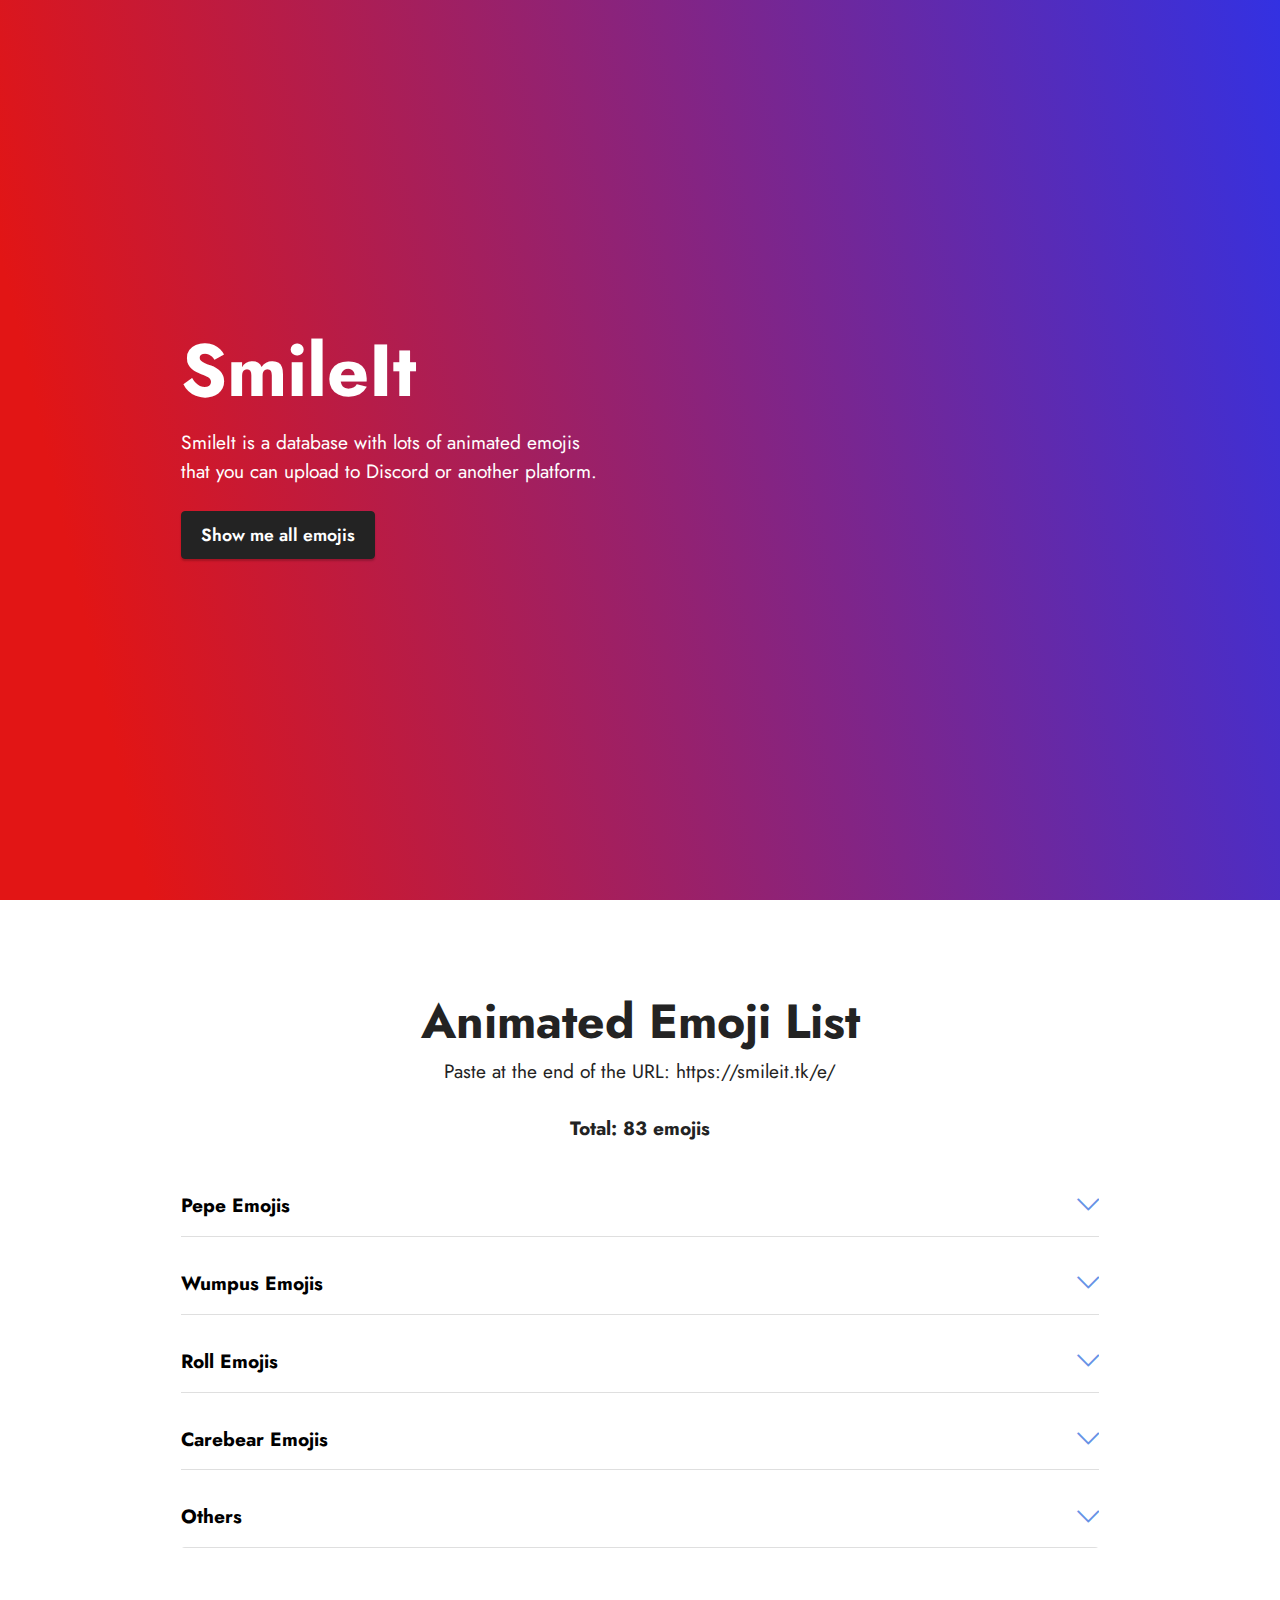
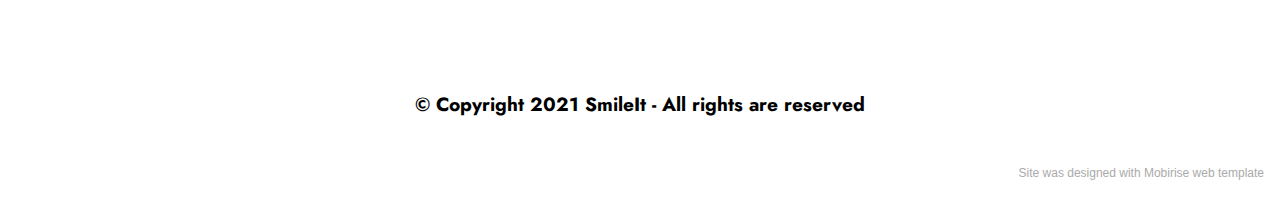
==== commit 0212f9e6: "create github pages" ====
--- a/index.html
+++ b/index.html
@@ -145,7 +145,7 @@
             </div>
         </div>
     </div>
-</section><a href="https://mobirise.site/m" style="flex: 1 1; height: 3rem; padding-left: 1rem;"></a><p style="flex: 0 0 auto; margin:0; padding-right:1rem;"></a></p></section><script src="assets/web/assets/jquery/jquery.min.js"></script>  <script src="assets/popper/popper.min.js"></script>  <script src="assets/tether/tether.min.js"></script>  <script src="assets/bootstrap/js/bootstrap.min.js"></script>  <script src="assets/smoothscroll/smooth-scroll.js"></script>  <script src="assets/mbr-switch-arrow/mbr-switch-arrow.js"></script>  <script src="assets/theme/js/script.js"></script>  
+</section><section style="background-color: #fff; font-family: -apple-system, BlinkMacSystemFont, 'Segoe UI', 'Roboto', 'Helvetica Neue', Arial, sans-serif; color:#aaa; font-size:12px; padding: 0; align-items: center; display: flex;"><a href="https://mobirise.site/h" style="flex: 1 1; height: 3rem; padding-left: 1rem;"></a><p style="flex: 0 0 auto; margin:0; padding-right:1rem;"><a href="https://mobirise.site/s" style="color:#aaa;">Site</a> was designed with Mobirise web template</p></section><script src="assets/web/assets/jquery/jquery.min.js"></script>  <script src="assets/popper/popper.min.js"></script>  <script src="assets/tether/tether.min.js"></script>  <script src="assets/bootstrap/js/bootstrap.min.js"></script>  <script src="assets/smoothscroll/smooth-scroll.js"></script>  <script src="assets/mbr-switch-arrow/mbr-switch-arrow.js"></script>  <script src="assets/theme/js/script.js"></script>  
   
   
 </body>
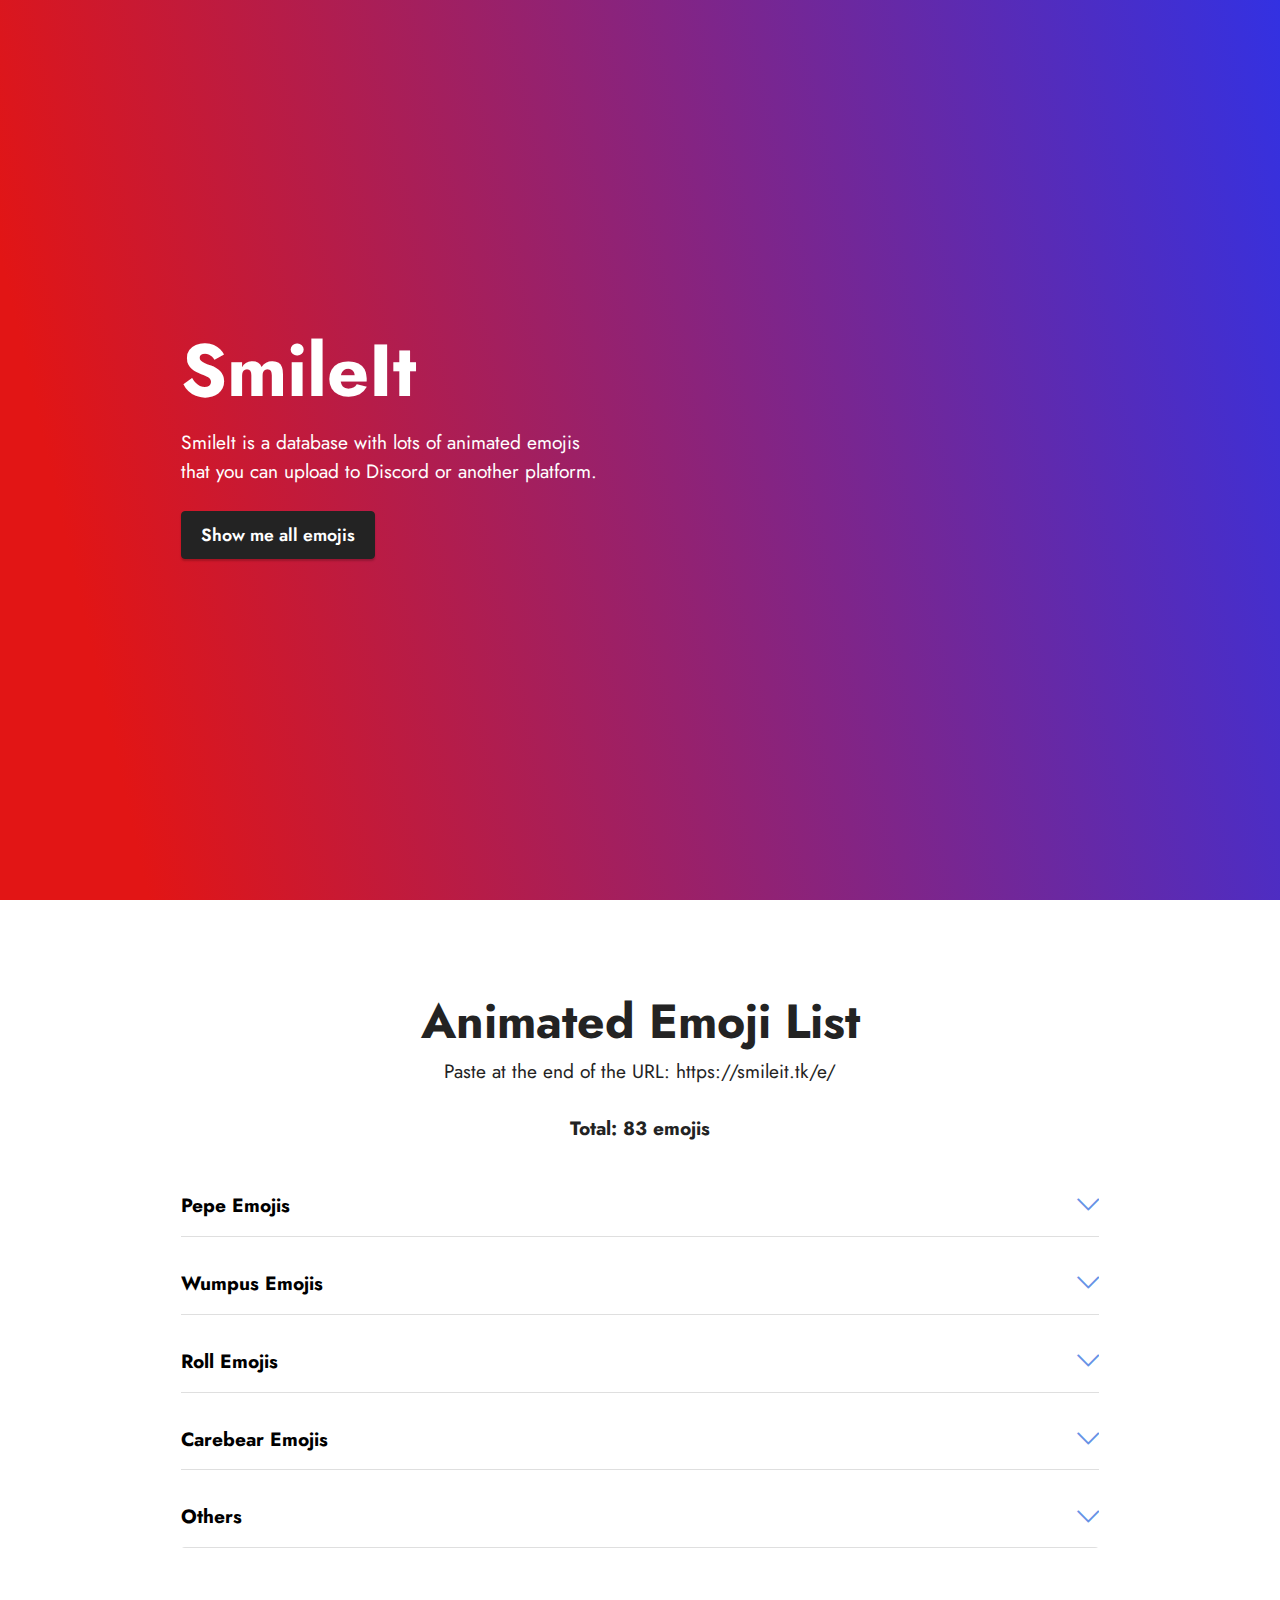
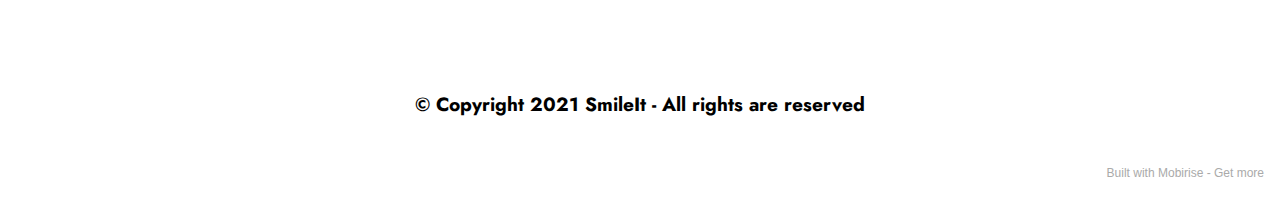
==== commit ea4702ec: "Web Files - fixed" ====
--- a/index.html
+++ b/index.html
@@ -145,7 +145,7 @@
             </div>
         </div>
     </div>
-</section><section style="background-color: #fff; font-family: -apple-system, BlinkMacSystemFont, 'Segoe UI', 'Roboto', 'Helvetica Neue', Arial, sans-serif; color:#aaa; font-size:12px; padding: 0; align-items: center; display: flex;"><a href="https://mobirise.site/h" style="flex: 1 1; height: 3rem; padding-left: 1rem;"></a><p style="flex: 0 0 auto; margin:0; padding-right:1rem;"><a href="https://mobirise.site/s" style="color:#aaa;">Site</a> was designed with Mobirise web template</p></section><script src="assets/web/assets/jquery/jquery.min.js"></script>  <script src="assets/popper/popper.min.js"></script>  <script src="assets/tether/tether.min.js"></script>  <script src="assets/bootstrap/js/bootstrap.min.js"></script>  <script src="assets/smoothscroll/smooth-scroll.js"></script>  <script src="assets/mbr-switch-arrow/mbr-switch-arrow.js"></script>  <script src="assets/theme/js/script.js"></script>  
+</section><section style="background-color: #fff; font-family: -apple-system, BlinkMacSystemFont, 'Segoe UI', 'Roboto', 'Helvetica Neue', Arial, sans-serif; color:#aaa; font-size:12px; padding: 0; align-items: center; display: flex;"><a href="https://mobirise.site/m" style="flex: 1 1; height: 3rem; padding-left: 1rem;"></a><p style="flex: 0 0 auto; margin:0; padding-right:1rem;">Built with Mobirise - <a href="https://mobirise.site/k" style="color:#aaa;">Get more</a></p></section><script src="assets/web/assets/jquery/jquery.min.js"></script>  <script src="assets/popper/popper.min.js"></script>  <script src="assets/tether/tether.min.js"></script>  <script src="assets/bootstrap/js/bootstrap.min.js"></script>  <script src="assets/smoothscroll/smooth-scroll.js"></script>  <script src="assets/mbr-switch-arrow/mbr-switch-arrow.js"></script>  <script src="assets/theme/js/script.js"></script>  
   
   
 </body>
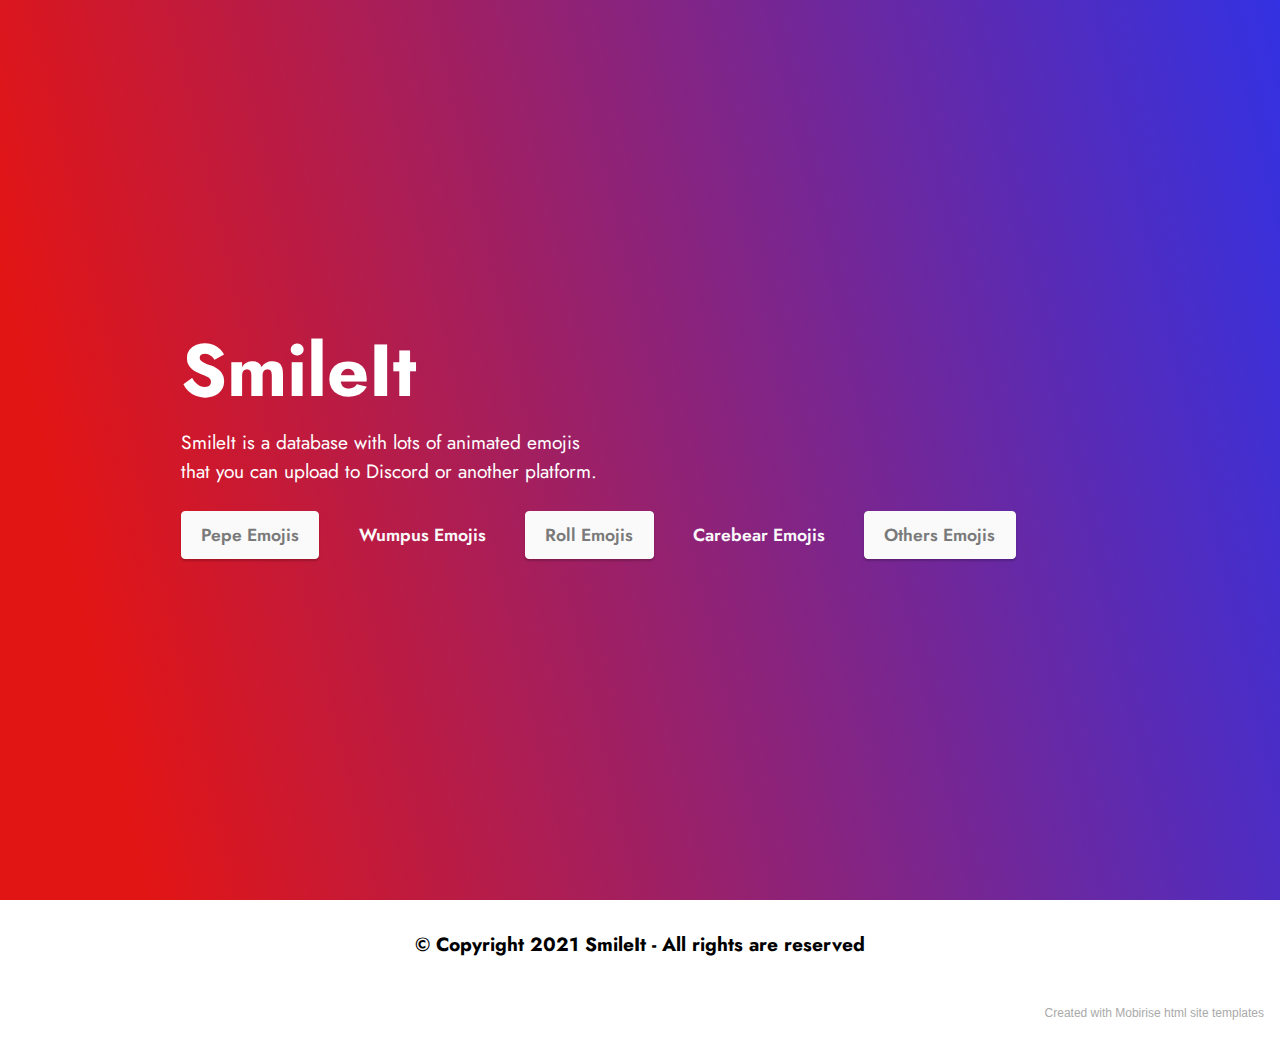
==== commit f78b0b08: "New web" ====
--- a/index.html
+++ b/index.html
@@ -11,8 +11,6 @@
   
   
   <title>Home</title>
-  <link rel="stylesheet" href="assets/web/assets/mobirise-icons2/mobirise2.css">
-  <link rel="stylesheet" href="assets/web/assets/mobirise-icons/mobirise-icons.css">
   <link rel="stylesheet" href="assets/tether/tether.min.css">
   <link rel="stylesheet" href="assets/bootstrap/css/bootstrap.min.css">
   <link rel="stylesheet" href="assets/bootstrap/css/bootstrap-grid.min.css">
@@ -39,93 +37,7 @@
                 
                 <p class="mbr-text mbr-fonts-style mbr-white display-7">
                     SmileIt is a database with lots of animated emojis <br>that you can upload to Discord or another platform.</p>
-                <div class="mbr-section-btn mt-3"><a class="btn btn-black display-4" href="index.html#content16-7">Show me all emojis</a></div>
-            </div>
-        </div>
-    </div>
-</section>
-
-<section class="content16 cid-syN7S7WLRr" id="content16-7">
-
-    
-
-    
-    <div class="container">
-        <div class="row justify-content-center">
-            <div class="col-12 col-md-10">
-                <div class="mbr-section-head align-center mb-4">
-                    <h3 class="mbr-section-title mb-0 mbr-fonts-style display-2"><strong>Animated Emoji List</strong></h3>
-                    <h4 class="mbr-section-subtitle mb-0 mt-2 mbr-fonts-style display-7">Paste at the end of the URL: https://smileit.tk/e/<br><br><strong>Total: 83 emojis</strong></h4>
-                </div>
-                <div id="bootstrap-accordion_6" class="panel-group accordionStyles accordion" role="tablist" aria-multiselectable="true">
-                    <div class="card mb-3">
-                        <div class="card-header" role="tab" id="headingOne">
-                            <a role="button" class="panel-title collapsed" data-toggle="collapse" data-core="" href="#collapse1_6" aria-expanded="false" aria-controls="collapse1">
-                                <h6 class="panel-title-edit mbr-fonts-style mb-0 display-7"><strong>Pepe Emojis</strong>
-                                </h6>
-                                <span class="sign mbr-iconfont mbri-arrow-down"></span>
-                            </a>
-                        </div>
-                        <div id="collapse1_6" class="panel-collapse noScroll collapse" role="tabpanel" aria-labelledby="headingOne" data-parent="#bootstrap-accordion_6">
-                            <div class="panel-body">
-                                <p class="mbr-fonts-style panel-text display-4">pepeBan.gif, pepeClap.gif, pepeClapping.gif, pepeCrying.gif, pepeDance.gif, pepeDS.gif, pepeGun.gif, pepeHalloween.gif, pepeHey.gif, pepeHype.gif, pepeJam.gif, pepeJedi.gif, pepeLaugh.gif, pepeLaugh2.gif, pepeLeave.gif, pepeLmao.gif, pepeNitro.gif, pepePing.gif, pepePog.gif, pepeRee.gif, pepeRun.gif, pepeScream.gif, pepeYeahh.gif</p>
-                            </div>
-                        </div>
-                    </div>
-                    <div class="card mb-3">
-                        <div class="card-header" role="tab" id="headingOne">
-                            <a role="button" class="panel-title collapsed" data-toggle="collapse" data-core="" href="#collapse2_6" aria-expanded="false" aria-controls="collapse2">
-                                <h6 class="panel-title-edit mbr-fonts-style mb-0 display-7"><strong>Wumpus Emojis&nbsp; &nbsp; &nbsp; &nbsp; &nbsp; &nbsp; &nbsp; &nbsp; &nbsp; &nbsp; &nbsp; &nbsp; &nbsp; &nbsp; &nbsp; &nbsp; &nbsp; &nbsp; &nbsp;</strong></h6>
-                                <span class="sign mbr-iconfont mbri-arrow-down"></span>
-                            </a>
-                        </div>
-                        <div id="collapse2_6" class="panel-collapse noScroll collapse" role="tabpanel" aria-labelledby="headingOne" data-parent="#bootstrap-accordion_6">
-                            <div class="panel-body">
-                                <p class="mbr-fonts-style panel-text display-4">wumpusDance.gif, wumpusEvil.gif, wumpusHungry.gif, wumpusNo.gif, wumpusOmw.gif, wumpusScared.gif, wumpusThinking.gif, wumpusVibe.gif, wumpusWave.gif, wumpusWitch.gif</p>
-                            </div>
-                        </div>
-                    </div>
-                    <div class="card mb-3">
-                        <div class="card-header" role="tab" id="headingOne">
-                            <a role="button" class="panel-title collapsed" data-toggle="collapse" data-core="" href="#collapse3_6" aria-expanded="false" aria-controls="collapse3">
-                                <h6 class="panel-title-edit mbr-fonts-style mb-0 display-7"><strong>Roll Emojis</strong></h6>
-                                <span class="sign mbr-iconfont mbri-arrow-down"></span>
-                            </a>
-                        </div>
-                        <div id="collapse3_6" class="panel-collapse noScroll collapse" role="tabpanel" aria-labelledby="headingOne" data-parent="#bootstrap-accordion_6">
-                            <div class="panel-body">
-                                <p class="mbr-fonts-style panel-text display-4">cat_roll.gif, cow_roll.gif, hamster_roll.gif, chicken_roll.gif, memefrog_roll.gif, pastelllama_roll.gif, pikachu_roll.gif, pinkfrog_roll.gif, raccoon_roll.gif, rainbowllama_roll.gif, sushi_roll.gif</p>
-                            </div>
-                        </div>
-                    </div>
-                    <div class="card mb-3">
-                        <div class="card-header" role="tab" id="headingOne">
-                            <a role="button" class="panel-title collapsed" data-toggle="collapse" data-core="" href="#collapse4_6" aria-expanded="false" aria-controls="collapse4">
-                                <h6 class="panel-title-edit mbr-fonts-style mb-0 display-7"><strong>Carebear Emojis</strong></h6>
-                                <span class="sign mbr-iconfont mbri-arrow-down"></span>
-                            </a>
-                        </div>
-                        <div id="collapse4_6" class="panel-collapse noScroll collapse" role="tabpanel" aria-labelledby="headingOne" data-parent="#bootstrap-accordion_6">
-                            <div class="panel-body">
-                                <p class="mbr-fonts-style panel-text display-4">carebear_blue.gif,&nbsp;carebear_cyan.gif,&nbsp;carebear_green.gif,&nbsp;carebear_lilac.gif,carebear_orange.gif,&nbsp;carebear_pink.gif,&nbsp;carebear_yellow.gif,</p>
-                            </div>
-                        </div>
-                    </div>
-                    <div class="card mb-3">
-                        <div class="card-header" role="tab" id="headingOne">
-                            <a role="button" class="panel-title collapsed" data-toggle="collapse" data-core="" href="#collapse5_6" aria-expanded="false" aria-controls="collapse5">
-                                <h6 class="panel-title-edit mbr-fonts-style mb-0 display-7"><strong>Others&nbsp; &nbsp; &nbsp; &nbsp; &nbsp; &nbsp; &nbsp; &nbsp; &nbsp; &nbsp; &nbsp; &nbsp; &nbsp; &nbsp; &nbsp; &nbsp; &nbsp; &nbsp; &nbsp;</strong></h6>
-                                <span class="sign mbr-iconfont mbri-arrow-down"></span>
-                            </a>
-                        </div>
-                        <div id="collapse5_6" class="panel-collapse noScroll collapse" role="tabpanel" aria-labelledby="headingOne" data-parent="#bootstrap-accordion_6">
-                            <div class="panel-body">
-                                <p class="mbr-fonts-style panel-text display-4">banned.gif, bee_spin.gif, black_verify.gif, blue_verify.gif, green_verify.gif, peach_verify.gif, pink_verify.gif, purple_verify.gif, red_verify.gif, teal_verify.gif, tealz_verify.gif, white_verify.gif, yellow_verify.gif, cat_omg.gif, cat_pet.gif, cat_wtf.gif, discord_blob.gif, giveaway.gif, minecraft.gif, nitro.gif, offline.gif, online.gif, pain.gif, panda.gif, parrot_dance.gif, party_blob.gif, pin.gif, rickroll.gif, tick.gif, warning.gif</p>
-                            </div>
-                        </div>
-                    </div>
-                    
-                </div>
+                <div class="mbr-section-btn mt-3"><a class="btn btn-white display-4" href="pepe.html">Pepe Emojis</a> <a class="btn btn-white-outline display-4" href="wumpus.html">Wumpus Emojis</a> <a class="btn btn-white display-4" href="roll.html">Roll Emojis</a> <a class="btn btn-white-outline display-4" href="carebear.html">Carebear Emojis</a> <a class="btn btn-white display-4" href="other.html">Others Emojis</a></div>
             </div>
         </div>
     </div>
@@ -145,7 +57,7 @@
             </div>
         </div>
     </div>
-</section><section style="background-color: #fff; font-family: -apple-system, BlinkMacSystemFont, 'Segoe UI', 'Roboto', 'Helvetica Neue', Arial, sans-serif; color:#aaa; font-size:12px; padding: 0; align-items: center; display: flex;"><a href="https://mobirise.site/m" style="flex: 1 1; height: 3rem; padding-left: 1rem;"></a><p style="flex: 0 0 auto; margin:0; padding-right:1rem;">Built with Mobirise - <a href="https://mobirise.site/k" style="color:#aaa;">Get more</a></p></section><script src="assets/web/assets/jquery/jquery.min.js"></script>  <script src="assets/popper/popper.min.js"></script>  <script src="assets/tether/tether.min.js"></script>  <script src="assets/bootstrap/js/bootstrap.min.js"></script>  <script src="assets/smoothscroll/smooth-scroll.js"></script>  <script src="assets/mbr-switch-arrow/mbr-switch-arrow.js"></script>  <script src="assets/theme/js/script.js"></script>  
+</section><section style="background-color: #fff; font-family: -apple-system, BlinkMacSystemFont, 'Segoe UI', 'Roboto', 'Helvetica Neue', Arial, sans-serif; color:#aaa; font-size:12px; padding: 0; align-items: center; display: flex;"><a href="https://mobirise.site/i" style="flex: 1 1; height: 3rem; padding-left: 1rem;"></a><p style="flex: 0 0 auto; margin:0; padding-right:1rem;"><a href="https://mobirise.site/t" style="color:#aaa;">Created</a> with Mobirise html site templates</p></section><script src="assets/web/assets/jquery/jquery.min.js"></script>  <script src="assets/popper/popper.min.js"></script>  <script src="assets/tether/tether.min.js"></script>  <script src="assets/bootstrap/js/bootstrap.min.js"></script>  <script src="assets/smoothscroll/smooth-scroll.js"></script>  <script src="assets/theme/js/script.js"></script>  
   
   
 </body>
--- a/assets/mobirise/css/mbr-additional.css
+++ b/assets/mobirise/css/mbr-additional.css
@@ -105,16 +105,16 @@
   background-color: #6592e6 !important;
 }
 .bg-success {
-  background-color: #40b0bf !important;
+  background-color: #6b924d !important;
 }
 .bg-info {
-  background-color: #47b5ed !important;
+  background-color: #3331e2 !important;
 }
 .bg-warning {
-  background-color: #ffe161 !important;
+  background-color: #87a4f4 !important;
 }
 .bg-danger {
-  background-color: #ff9966 !important;
+  background-color: #a10051 !important;
 }
 .btn-primary,
 .btn-primary:active {
@@ -162,8 +162,8 @@
 }
 .btn-info,
 .btn-info:active {
-  background-color: #47b5ed !important;
-  border-color: #47b5ed !important;
+  background-color: #3331e2 !important;
+  border-color: #3331e2 !important;
   color: #ffffff !important;
   box-shadow: 0 2px 2px 0 rgba(0, 0, 0, 0.2);
 }
@@ -172,20 +172,20 @@
 .btn-info.focus,
 .btn-info.active {
   color: #ffffff !important;
-  background-color: #148cca !important;
-  border-color: #148cca !important;
+  background-color: #1917a5 !important;
+  border-color: #1917a5 !important;
   box-shadow: 0 2px 5px 0 rgba(0, 0, 0, 0.2);
 }
 .btn-info.disabled,
 .btn-info:disabled {
   color: #ffffff !important;
-  background-color: #148cca !important;
-  border-color: #148cca !important;
+  background-color: #1917a5 !important;
+  border-color: #1917a5 !important;
 }
 .btn-success,
 .btn-success:active {
-  background-color: #40b0bf !important;
-  border-color: #40b0bf !important;
+  background-color: #6b924d !important;
+  border-color: #6b924d !important;
   color: #ffffff !important;
   box-shadow: 0 2px 2px 0 rgba(0, 0, 0, 0.2);
 }
@@ -194,42 +194,42 @@
 .btn-success.focus,
 .btn-success.active {
   color: #ffffff !important;
-  background-color: #2a747e !important;
-  border-color: #2a747e !important;
+  background-color: #41592f !important;
+  border-color: #41592f !important;
   box-shadow: 0 2px 5px 0 rgba(0, 0, 0, 0.2);
 }
 .btn-success.disabled,
 .btn-success:disabled {
   color: #ffffff !important;
-  background-color: #2a747e !important;
-  border-color: #2a747e !important;
+  background-color: #41592f !important;
+  border-color: #41592f !important;
 }
 .btn-warning,
 .btn-warning:active {
-  background-color: #ffe161 !important;
-  border-color: #ffe161 !important;
-  color: #614f00 !important;
+  background-color: #87a4f4 !important;
+  border-color: #87a4f4 !important;
+  color: #ffffff !important;
   box-shadow: 0 2px 2px 0 rgba(0, 0, 0, 0.2);
 }
 .btn-warning:hover,
 .btn-warning:focus,
 .btn-warning.focus,
 .btn-warning.active {
-  color: #0a0800 !important;
-  background-color: #ffd10a !important;
-  border-color: #ffd10a !important;
+  color: #ffffff !important;
+  background-color: #3868ed !important;
+  border-color: #3868ed !important;
   box-shadow: 0 2px 5px 0 rgba(0, 0, 0, 0.2);
 }
 .btn-warning.disabled,
 .btn-warning:disabled {
-  color: #614f00 !important;
-  background-color: #ffd10a !important;
-  border-color: #ffd10a !important;
+  color: #ffffff !important;
+  background-color: #3868ed !important;
+  border-color: #3868ed !important;
 }
 .btn-danger,
 .btn-danger:active {
-  background-color: #ff9966 !important;
-  border-color: #ff9966 !important;
+  background-color: #a10051 !important;
+  border-color: #a10051 !important;
   color: #ffffff !important;
   box-shadow: 0 2px 2px 0 rgba(0, 0, 0, 0.2);
 }
@@ -238,15 +238,15 @@
 .btn-danger.focus,
 .btn-danger.active {
   color: #ffffff !important;
-  background-color: #ff5f0f !important;
-  border-color: #ff5f0f !important;
+  background-color: #4a0025 !important;
+  border-color: #4a0025 !important;
   box-shadow: 0 2px 5px 0 rgba(0, 0, 0, 0.2);
 }
 .btn-danger.disabled,
 .btn-danger:disabled {
   color: #ffffff !important;
-  background-color: #ff5f0f !important;
-  border-color: #ff5f0f !important;
+  background-color: #4a0025 !important;
+  border-color: #4a0025 !important;
 }
 .btn-white,
 .btn-white:active {
@@ -338,13 +338,13 @@
 .btn-info-outline:active {
   background-color: transparent !important;
   border-color: transparent;
-  color: #47b5ed;
+  color: #3331e2;
 }
 .btn-info-outline:hover,
 .btn-info-outline:focus,
 .btn-info-outline.focus,
 .btn-info-outline.active {
-  color: #148cca !important;
+  color: #1917a5 !important;
   background-color: transparent!important;
   border-color: transparent!important;
   box-shadow: none!important;
@@ -352,20 +352,20 @@
 .btn-info-outline.disabled,
 .btn-info-outline:disabled {
   color: #ffffff !important;
-  background-color: #47b5ed !important;
-  border-color: #47b5ed !important;
+  background-color: #3331e2 !important;
+  border-color: #3331e2 !important;
 }
 .btn-success-outline,
 .btn-success-outline:active {
   background-color: transparent !important;
   border-color: transparent;
-  color: #40b0bf;
+  color: #6b924d;
 }
 .btn-success-outline:hover,
 .btn-success-outline:focus,
 .btn-success-outline.focus,
 .btn-success-outline.active {
-  color: #2a747e !important;
+  color: #41592f !important;
   background-color: transparent!important;
   border-color: transparent!important;
   box-shadow: none!important;
@@ -373,41 +373,41 @@
 .btn-success-outline.disabled,
 .btn-success-outline:disabled {
   color: #ffffff !important;
-  background-color: #40b0bf !important;
-  border-color: #40b0bf !important;
+  background-color: #6b924d !important;
+  border-color: #6b924d !important;
 }
 .btn-warning-outline,
 .btn-warning-outline:active {
   background-color: transparent !important;
   border-color: transparent;
-  color: #ffe161;
+  color: #87a4f4;
 }
 .btn-warning-outline:hover,
 .btn-warning-outline:focus,
 .btn-warning-outline.focus,
 .btn-warning-outline.active {
-  color: #ffd10a !important;
+  color: #3868ed !important;
   background-color: transparent!important;
   border-color: transparent!important;
   box-shadow: none!important;
 }
 .btn-warning-outline.disabled,
 .btn-warning-outline:disabled {
-  color: #614f00 !important;
-  background-color: #ffe161 !important;
-  border-color: #ffe161 !important;
+  color: #ffffff !important;
+  background-color: #87a4f4 !important;
+  border-color: #87a4f4 !important;
 }
 .btn-danger-outline,
 .btn-danger-outline:active {
   background-color: transparent !important;
   border-color: transparent;
-  color: #ff9966;
+  color: #a10051;
 }
 .btn-danger-outline:hover,
 .btn-danger-outline:focus,
 .btn-danger-outline.focus,
 .btn-danger-outline.active {
-  color: #ff5f0f !important;
+  color: #4a0025 !important;
   background-color: transparent!important;
   border-color: transparent!important;
   box-shadow: none!important;
@@ -415,8 +415,8 @@
 .btn-danger-outline.disabled,
 .btn-danger-outline:disabled {
   color: #ffffff !important;
-  background-color: #ff9966 !important;
-  border-color: #ff9966 !important;
+  background-color: #a10051 !important;
+  border-color: #a10051 !important;
 }
 .btn-black-outline,
 .btn-black-outline:active {
@@ -467,16 +467,16 @@
   color: #262424 !important;
 }
 .text-success {
-  color: #40b0bf !important;
+  color: #6b924d !important;
 }
 .text-info {
-  color: #47b5ed !important;
+  color: #3331e2 !important;
 }
 .text-warning {
-  color: #ffe161 !important;
+  color: #87a4f4 !important;
 }
 .text-danger {
-  color: #ff9966 !important;
+  color: #a10051 !important;
 }
 .text-white {
   color: #fafafa !important;
@@ -497,22 +497,22 @@
 a.text-success:hover,
 a.text-success:focus,
 a.text-success.active {
-  color: #266a73 !important;
+  color: #3a4f2a !important;
 }
 a.text-info:hover,
 a.text-info:focus,
 a.text-info.active {
-  color: #1283bc !important;
+  color: #171598 !important;
 }
 a.text-warning:hover,
 a.text-warning:focus,
 a.text-warning.active {
-  color: #facb00 !important;
+  color: #2a5deb !important;
 }
 a.text-danger:hover,
 a.text-danger:focus,
 a.text-danger.active {
-  color: #ff5500 !important;
+  color: #3b001e !important;
 }
 a.text-white:hover,
 a.text-white:focus,
@@ -547,13 +547,13 @@
   background-color: #70c770;
 }
 .alert-info {
-  background-color: #47b5ed;
+  background-color: #3331e2;
 }
 .alert-warning {
-  background-color: #ffe161;
+  background-color: #87a4f4;
 }
 .alert-danger {
-  background-color: #ff9966;
+  background-color: #a10051;
 }
 .mbr-gallery-filter li.active .btn {
   background-color: #6592e6;
@@ -573,11 +573,11 @@
 }
 .mbr-plan-header.bg-success .mbr-plan-subtitle,
 .mbr-plan-header.bg-success .mbr-plan-price-desc {
-  color: #a0d8df;
+  color: #acc897;
 }
 .mbr-plan-header.bg-info .mbr-plan-subtitle,
 .mbr-plan-header.bg-info .mbr-plan-price-desc {
-  color: #ffffff;
+  color: #e4e4fb;
 }
 .mbr-plan-header.bg-warning .mbr-plan-subtitle,
 .mbr-plan-header.bg-warning .mbr-plan-price-desc {
@@ -585,7 +585,7 @@
 }
 .mbr-plan-header.bg-danger .mbr-plan-subtitle,
 .mbr-plan-header.bg-danger .mbr-plan-price-desc {
-  color: #ffffff;
+  color: #ff2191;
 }
 /* Scroll to top button*/
 .scrollToTop_wraper {
@@ -698,36 +698,6 @@
 .cid-syJ3pPYtuh .mbr-section-btn {
   text-align: left;
 }
-.cid-syN7S7WLRr {
-  padding-top: 6rem;
-  padding-bottom: 6rem;
-  background-color: #ffffff;
-}
-.cid-syN7S7WLRr .mbr-iconfont {
-  font-size: 1.4rem !important;
-  font-family: 'Moririse2' !important;
-  color: #6592e6;
-  margin-left: 1rem;
-}
-.cid-syN7S7WLRr .panel-group {
-  border: none;
-}
-.cid-syN7S7WLRr .panel-title {
-  display: flex;
-  align-items: center;
-  justify-content: space-between;
-}
-.cid-syN7S7WLRr .panel-body,
-.cid-syN7S7WLRr .card-header {
-  padding: 1rem 0;
-}
-.cid-syN7S7WLRr .panel-title-edit {
-  color: #000000;
-}
-.cid-syN7S7WLRr .card .card-header {
-  background-color: transparent;
-  margin-bottom: 0;
-}
 .cid-syNfrdPSIq {
   padding-top: 30px;
   padding-bottom: 30px;
@@ -765,3 +735,68 @@
 .cid-syNfrdPSIq .media-container-row .mbr-text {
   color: #000000;
 }
+.cid-szheQyXvlt {
+  padding-top: 10rem;
+  padding-bottom: 10rem;
+  background-color: #ffffff;
+}
+.cid-syNfrdPSIq {
+  padding-top: 30px;
+  padding-bottom: 30px;
+  background-color: #ffffff;
+}
+.cid-syNfrdPSIq .media-container-row .mbr-text {
+  color: #000000;
+}
+.cid-szhOZvCh7s {
+  padding-top: 5rem;
+  padding-bottom: 5rem;
+  background-color: #ffffff;
+}
+.cid-syNfrdPSIq {
+  padding-top: 30px;
+  padding-bottom: 30px;
+  background-color: #ffffff;
+}
+.cid-syNfrdPSIq .media-container-row .mbr-text {
+  color: #000000;
+}
+.cid-szhPhKm007 {
+  padding-top: 5rem;
+  padding-bottom: 5rem;
+  background-color: #ffffff;
+}
+.cid-szhPhKxlLZ {
+  padding-top: 30px;
+  padding-bottom: 30px;
+  background-color: #ffffff;
+}
+.cid-szhPhKxlLZ .media-container-row .mbr-text {
+  color: #000000;
+}
+.cid-szhPjBvmbS {
+  padding-top: 5rem;
+  padding-bottom: 5rem;
+  background-color: #ffffff;
+}
+.cid-szhPjBG8k5 {
+  padding-top: 30px;
+  padding-bottom: 30px;
+  background-color: #ffffff;
+}
+.cid-szhPjBG8k5 .media-container-row .mbr-text {
+  color: #000000;
+}
+.cid-szhPnAOIaX {
+  padding-top: 5rem;
+  padding-bottom: 5rem;
+  background-color: #ffffff;
+}
+.cid-szhPnAY291 {
+  padding-top: 30px;
+  padding-bottom: 30px;
+  background-color: #ffffff;
+}
+.cid-szhPnAY291 .media-container-row .mbr-text {
+  color: #000000;
+}
--- a/assets/mobirise/css/mbr-additional.css
+++ b/assets/mobirise/css/mbr-additional.css
@@ -105,16 +105,16 @@
   background-color: #6592e6 !important;
 }
 .bg-success {
-  background-color: #40b0bf !important;
+  background-color: #6b924d !important;
 }
 .bg-info {
-  background-color: #47b5ed !important;
+  background-color: #3331e2 !important;
 }
 .bg-warning {
-  background-color: #ffe161 !important;
+  background-color: #87a4f4 !important;
 }
 .bg-danger {
-  background-color: #ff9966 !important;
+  background-color: #a10051 !important;
 }
 .btn-primary,
 .btn-primary:active {
@@ -162,8 +162,8 @@
 }
 .btn-info,
 .btn-info:active {
-  background-color: #47b5ed !important;
-  border-color: #47b5ed !important;
+  background-color: #3331e2 !important;
+  border-color: #3331e2 !important;
   color: #ffffff !important;
   box-shadow: 0 2px 2px 0 rgba(0, 0, 0, 0.2);
 }
@@ -172,20 +172,20 @@
 .btn-info.focus,
 .btn-info.active {
   color: #ffffff !important;
-  background-color: #148cca !important;
-  border-color: #148cca !important;
+  background-color: #1917a5 !important;
+  border-color: #1917a5 !important;
   box-shadow: 0 2px 5px 0 rgba(0, 0, 0, 0.2);
 }
 .btn-info.disabled,
 .btn-info:disabled {
   color: #ffffff !important;
-  background-color: #148cca !important;
-  border-color: #148cca !important;
+  background-color: #1917a5 !important;
+  border-color: #1917a5 !important;
 }
 .btn-success,
 .btn-success:active {
-  background-color: #40b0bf !important;
-  border-color: #40b0bf !important;
+  background-color: #6b924d !important;
+  border-color: #6b924d !important;
   color: #ffffff !important;
   box-shadow: 0 2px 2px 0 rgba(0, 0, 0, 0.2);
 }
@@ -194,42 +194,42 @@
 .btn-success.focus,
 .btn-success.active {
   color: #ffffff !important;
-  background-color: #2a747e !important;
-  border-color: #2a747e !important;
+  background-color: #41592f !important;
+  border-color: #41592f !important;
   box-shadow: 0 2px 5px 0 rgba(0, 0, 0, 0.2);
 }
 .btn-success.disabled,
 .btn-success:disabled {
   color: #ffffff !important;
-  background-color: #2a747e !important;
-  border-color: #2a747e !important;
+  background-color: #41592f !important;
+  border-color: #41592f !important;
 }
 .btn-warning,
 .btn-warning:active {
-  background-color: #ffe161 !important;
-  border-color: #ffe161 !important;
-  color: #614f00 !important;
+  background-color: #87a4f4 !important;
+  border-color: #87a4f4 !important;
+  color: #ffffff !important;
   box-shadow: 0 2px 2px 0 rgba(0, 0, 0, 0.2);
 }
 .btn-warning:hover,
 .btn-warning:focus,
 .btn-warning.focus,
 .btn-warning.active {
-  color: #0a0800 !important;
-  background-color: #ffd10a !important;
-  border-color: #ffd10a !important;
+  color: #ffffff !important;
+  background-color: #3868ed !important;
+  border-color: #3868ed !important;
   box-shadow: 0 2px 5px 0 rgba(0, 0, 0, 0.2);
 }
 .btn-warning.disabled,
 .btn-warning:disabled {
-  color: #614f00 !important;
-  background-color: #ffd10a !important;
-  border-color: #ffd10a !important;
+  color: #ffffff !important;
+  background-color: #3868ed !important;
+  border-color: #3868ed !important;
 }
 .btn-danger,
 .btn-danger:active {
-  background-color: #ff9966 !important;
-  border-color: #ff9966 !important;
+  background-color: #a10051 !important;
+  border-color: #a10051 !important;
   color: #ffffff !important;
   box-shadow: 0 2px 2px 0 rgba(0, 0, 0, 0.2);
 }
@@ -238,15 +238,15 @@
 .btn-danger.focus,
 .btn-danger.active {
   color: #ffffff !important;
-  background-color: #ff5f0f !important;
-  border-color: #ff5f0f !important;
+  background-color: #4a0025 !important;
+  border-color: #4a0025 !important;
   box-shadow: 0 2px 5px 0 rgba(0, 0, 0, 0.2);
 }
 .btn-danger.disabled,
 .btn-danger:disabled {
   color: #ffffff !important;
-  background-color: #ff5f0f !important;
-  border-color: #ff5f0f !important;
+  background-color: #4a0025 !important;
+  border-color: #4a0025 !important;
 }
 .btn-white,
 .btn-white:active {
@@ -338,13 +338,13 @@
 .btn-info-outline:active {
   background-color: transparent !important;
   border-color: transparent;
-  color: #47b5ed;
+  color: #3331e2;
 }
 .btn-info-outline:hover,
 .btn-info-outline:focus,
 .btn-info-outline.focus,
 .btn-info-outline.active {
-  color: #148cca !important;
+  color: #1917a5 !important;
   background-color: transparent!important;
   border-color: transparent!important;
   box-shadow: none!important;
@@ -352,20 +352,20 @@
 .btn-info-outline.disabled,
 .btn-info-outline:disabled {
   color: #ffffff !important;
-  background-color: #47b5ed !important;
-  border-color: #47b5ed !important;
+  background-color: #3331e2 !important;
+  border-color: #3331e2 !important;
 }
 .btn-success-outline,
 .btn-success-outline:active {
   background-color: transparent !important;
   border-color: transparent;
-  color: #40b0bf;
+  color: #6b924d;
 }
 .btn-success-outline:hover,
 .btn-success-outline:focus,
 .btn-success-outline.focus,
 .btn-success-outline.active {
-  color: #2a747e !important;
+  color: #41592f !important;
   background-color: transparent!important;
   border-color: transparent!important;
   box-shadow: none!important;
@@ -373,41 +373,41 @@
 .btn-success-outline.disabled,
 .btn-success-outline:disabled {
   color: #ffffff !important;
-  background-color: #40b0bf !important;
-  border-color: #40b0bf !important;
+  background-color: #6b924d !important;
+  border-color: #6b924d !important;
 }
 .btn-warning-outline,
 .btn-warning-outline:active {
   background-color: transparent !important;
   border-color: transparent;
-  color: #ffe161;
+  color: #87a4f4;
 }
 .btn-warning-outline:hover,
 .btn-warning-outline:focus,
 .btn-warning-outline.focus,
 .btn-warning-outline.active {
-  color: #ffd10a !important;
+  color: #3868ed !important;
   background-color: transparent!important;
   border-color: transparent!important;
   box-shadow: none!important;
 }
 .btn-warning-outline.disabled,
 .btn-warning-outline:disabled {
-  color: #614f00 !important;
-  background-color: #ffe161 !important;
-  border-color: #ffe161 !important;
+  color: #ffffff !important;
+  background-color: #87a4f4 !important;
+  border-color: #87a4f4 !important;
 }
 .btn-danger-outline,
 .btn-danger-outline:active {
   background-color: transparent !important;
   border-color: transparent;
-  color: #ff9966;
+  color: #a10051;
 }
 .btn-danger-outline:hover,
 .btn-danger-outline:focus,
 .btn-danger-outline.focus,
 .btn-danger-outline.active {
-  color: #ff5f0f !important;
+  color: #4a0025 !important;
   background-color: transparent!important;
   border-color: transparent!important;
   box-shadow: none!important;
@@ -415,8 +415,8 @@
 .btn-danger-outline.disabled,
 .btn-danger-outline:disabled {
   color: #ffffff !important;
-  background-color: #ff9966 !important;
-  border-color: #ff9966 !important;
+  background-color: #a10051 !important;
+  border-color: #a10051 !important;
 }
 .btn-black-outline,
 .btn-black-outline:active {
@@ -467,16 +467,16 @@
   color: #262424 !important;
 }
 .text-success {
-  color: #40b0bf !important;
+  color: #6b924d !important;
 }
 .text-info {
-  color: #47b5ed !important;
+  color: #3331e2 !important;
 }
 .text-warning {
-  color: #ffe161 !important;
+  color: #87a4f4 !important;
 }
 .text-danger {
-  color: #ff9966 !important;
+  color: #a10051 !important;
 }
 .text-white {
   color: #fafafa !important;
@@ -497,22 +497,22 @@
 a.text-success:hover,
 a.text-success:focus,
 a.text-success.active {
-  color: #266a73 !important;
+  color: #3a4f2a !important;
 }
 a.text-info:hover,
 a.text-info:focus,
 a.text-info.active {
-  color: #1283bc !important;
+  color: #171598 !important;
 }
 a.text-warning:hover,
 a.text-warning:focus,
 a.text-warning.active {
-  color: #facb00 !important;
+  color: #2a5deb !important;
 }
 a.text-danger:hover,
 a.text-danger:focus,
 a.text-danger.active {
-  color: #ff5500 !important;
+  color: #3b001e !important;
 }
 a.text-white:hover,
 a.text-white:focus,
@@ -547,13 +547,13 @@
   background-color: #70c770;
 }
 .alert-info {
-  background-color: #47b5ed;
+  background-color: #3331e2;
 }
 .alert-warning {
-  background-color: #ffe161;
+  background-color: #87a4f4;
 }
 .alert-danger {
-  background-color: #ff9966;
+  background-color: #a10051;
 }
 .mbr-gallery-filter li.active .btn {
   background-color: #6592e6;
@@ -573,11 +573,11 @@
 }
 .mbr-plan-header.bg-success .mbr-plan-subtitle,
 .mbr-plan-header.bg-success .mbr-plan-price-desc {
-  color: #a0d8df;
+  color: #acc897;
 }
 .mbr-plan-header.bg-info .mbr-plan-subtitle,
 .mbr-plan-header.bg-info .mbr-plan-price-desc {
-  color: #ffffff;
+  color: #e4e4fb;
 }
 .mbr-plan-header.bg-warning .mbr-plan-subtitle,
 .mbr-plan-header.bg-warning .mbr-plan-price-desc {
@@ -585,7 +585,7 @@
 }
 .mbr-plan-header.bg-danger .mbr-plan-subtitle,
 .mbr-plan-header.bg-danger .mbr-plan-price-desc {
-  color: #ffffff;
+  color: #ff2191;
 }
 /* Scroll to top button*/
 .scrollToTop_wraper {
@@ -698,36 +698,6 @@
 .cid-syJ3pPYtuh .mbr-section-btn {
   text-align: left;
 }
-.cid-syN7S7WLRr {
-  padding-top: 6rem;
-  padding-bottom: 6rem;
-  background-color: #ffffff;
-}
-.cid-syN7S7WLRr .mbr-iconfont {
-  font-size: 1.4rem !important;
-  font-family: 'Moririse2' !important;
-  color: #6592e6;
-  margin-left: 1rem;
-}
-.cid-syN7S7WLRr .panel-group {
-  border: none;
-}
-.cid-syN7S7WLRr .panel-title {
-  display: flex;
-  align-items: center;
-  justify-content: space-between;
-}
-.cid-syN7S7WLRr .panel-body,
-.cid-syN7S7WLRr .card-header {
-  padding: 1rem 0;
-}
-.cid-syN7S7WLRr .panel-title-edit {
-  color: #000000;
-}
-.cid-syN7S7WLRr .card .card-header {
-  background-color: transparent;
-  margin-bottom: 0;
-}
 .cid-syNfrdPSIq {
   padding-top: 30px;
   padding-bottom: 30px;
@@ -765,3 +735,68 @@
 .cid-syNfrdPSIq .media-container-row .mbr-text {
   color: #000000;
 }
+.cid-szheQyXvlt {
+  padding-top: 10rem;
+  padding-bottom: 10rem;
+  background-color: #ffffff;
+}
+.cid-syNfrdPSIq {
+  padding-top: 30px;
+  padding-bottom: 30px;
+  background-color: #ffffff;
+}
+.cid-syNfrdPSIq .media-container-row .mbr-text {
+  color: #000000;
+}
+.cid-szhOZvCh7s {
+  padding-top: 5rem;
+  padding-bottom: 5rem;
+  background-color: #ffffff;
+}
+.cid-syNfrdPSIq {
+  padding-top: 30px;
+  padding-bottom: 30px;
+  background-color: #ffffff;
+}
+.cid-syNfrdPSIq .media-container-row .mbr-text {
+  color: #000000;
+}
+.cid-szhPhKm007 {
+  padding-top: 5rem;
+  padding-bottom: 5rem;
+  background-color: #ffffff;
+}
+.cid-szhPhKxlLZ {
+  padding-top: 30px;
+  padding-bottom: 30px;
+  background-color: #ffffff;
+}
+.cid-szhPhKxlLZ .media-container-row .mbr-text {
+  color: #000000;
+}
+.cid-szhPjBvmbS {
+  padding-top: 5rem;
+  padding-bottom: 5rem;
+  background-color: #ffffff;
+}
+.cid-szhPjBG8k5 {
+  padding-top: 30px;
+  padding-bottom: 30px;
+  background-color: #ffffff;
+}
+.cid-szhPjBG8k5 .media-container-row .mbr-text {
+  color: #000000;
+}
+.cid-szhPnAOIaX {
+  padding-top: 5rem;
+  padding-bottom: 5rem;
+  background-color: #ffffff;
+}
+.cid-szhPnAY291 {
+  padding-top: 30px;
+  padding-bottom: 30px;
+  background-color: #ffffff;
+}
+.cid-szhPnAY291 .media-container-row .mbr-text {
+  color: #000000;
+}
